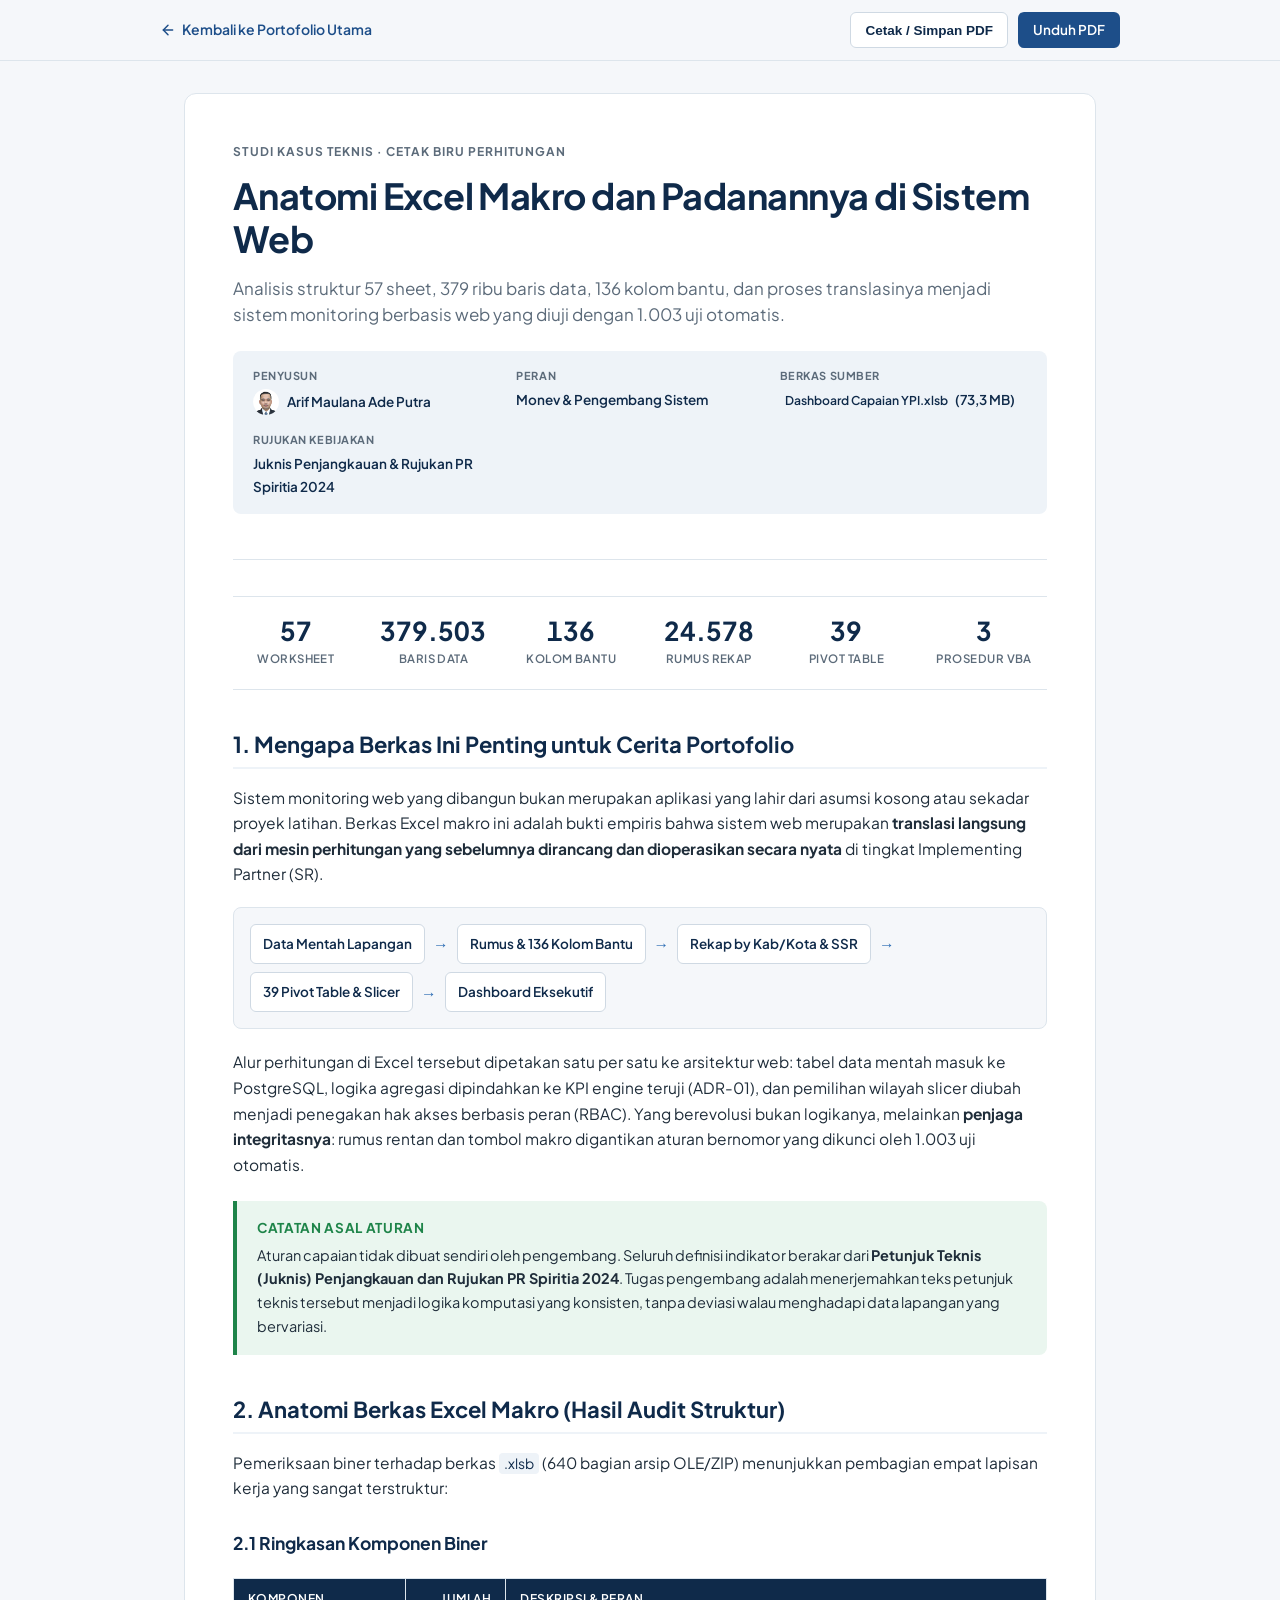
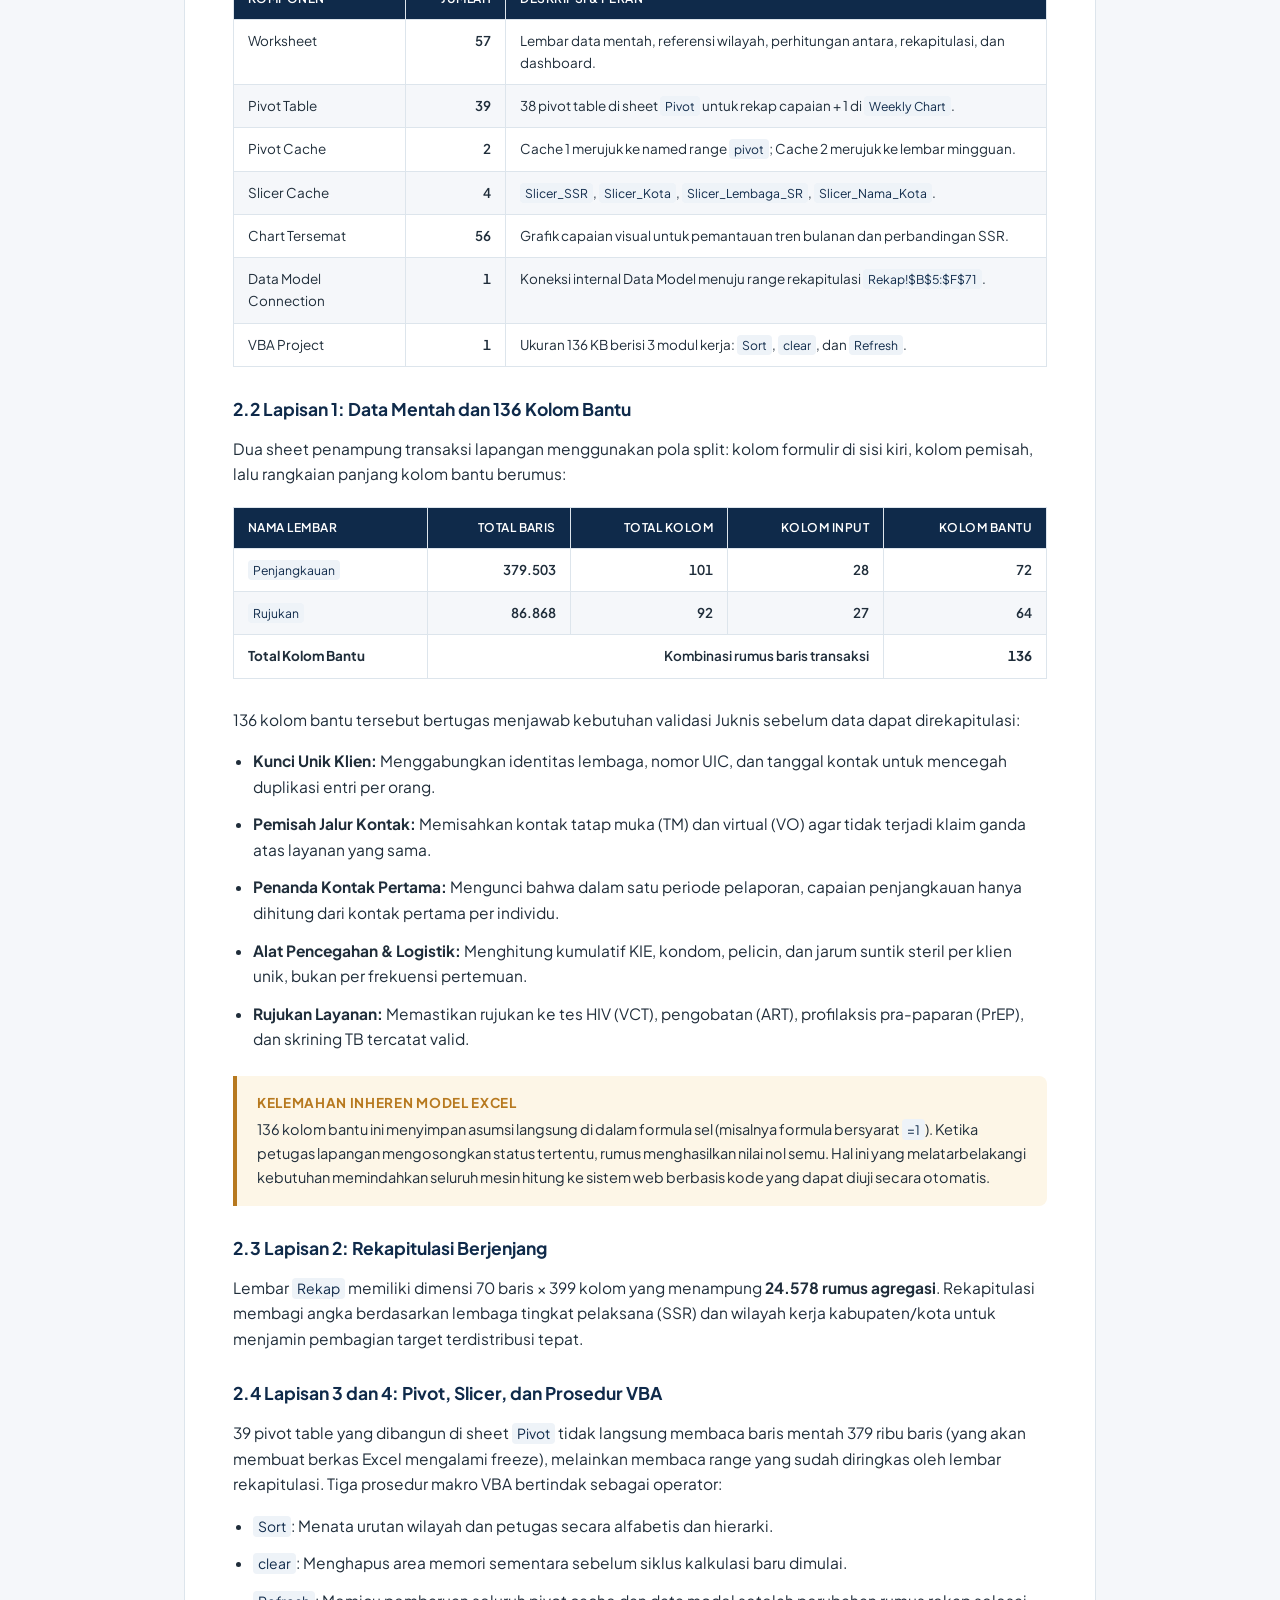
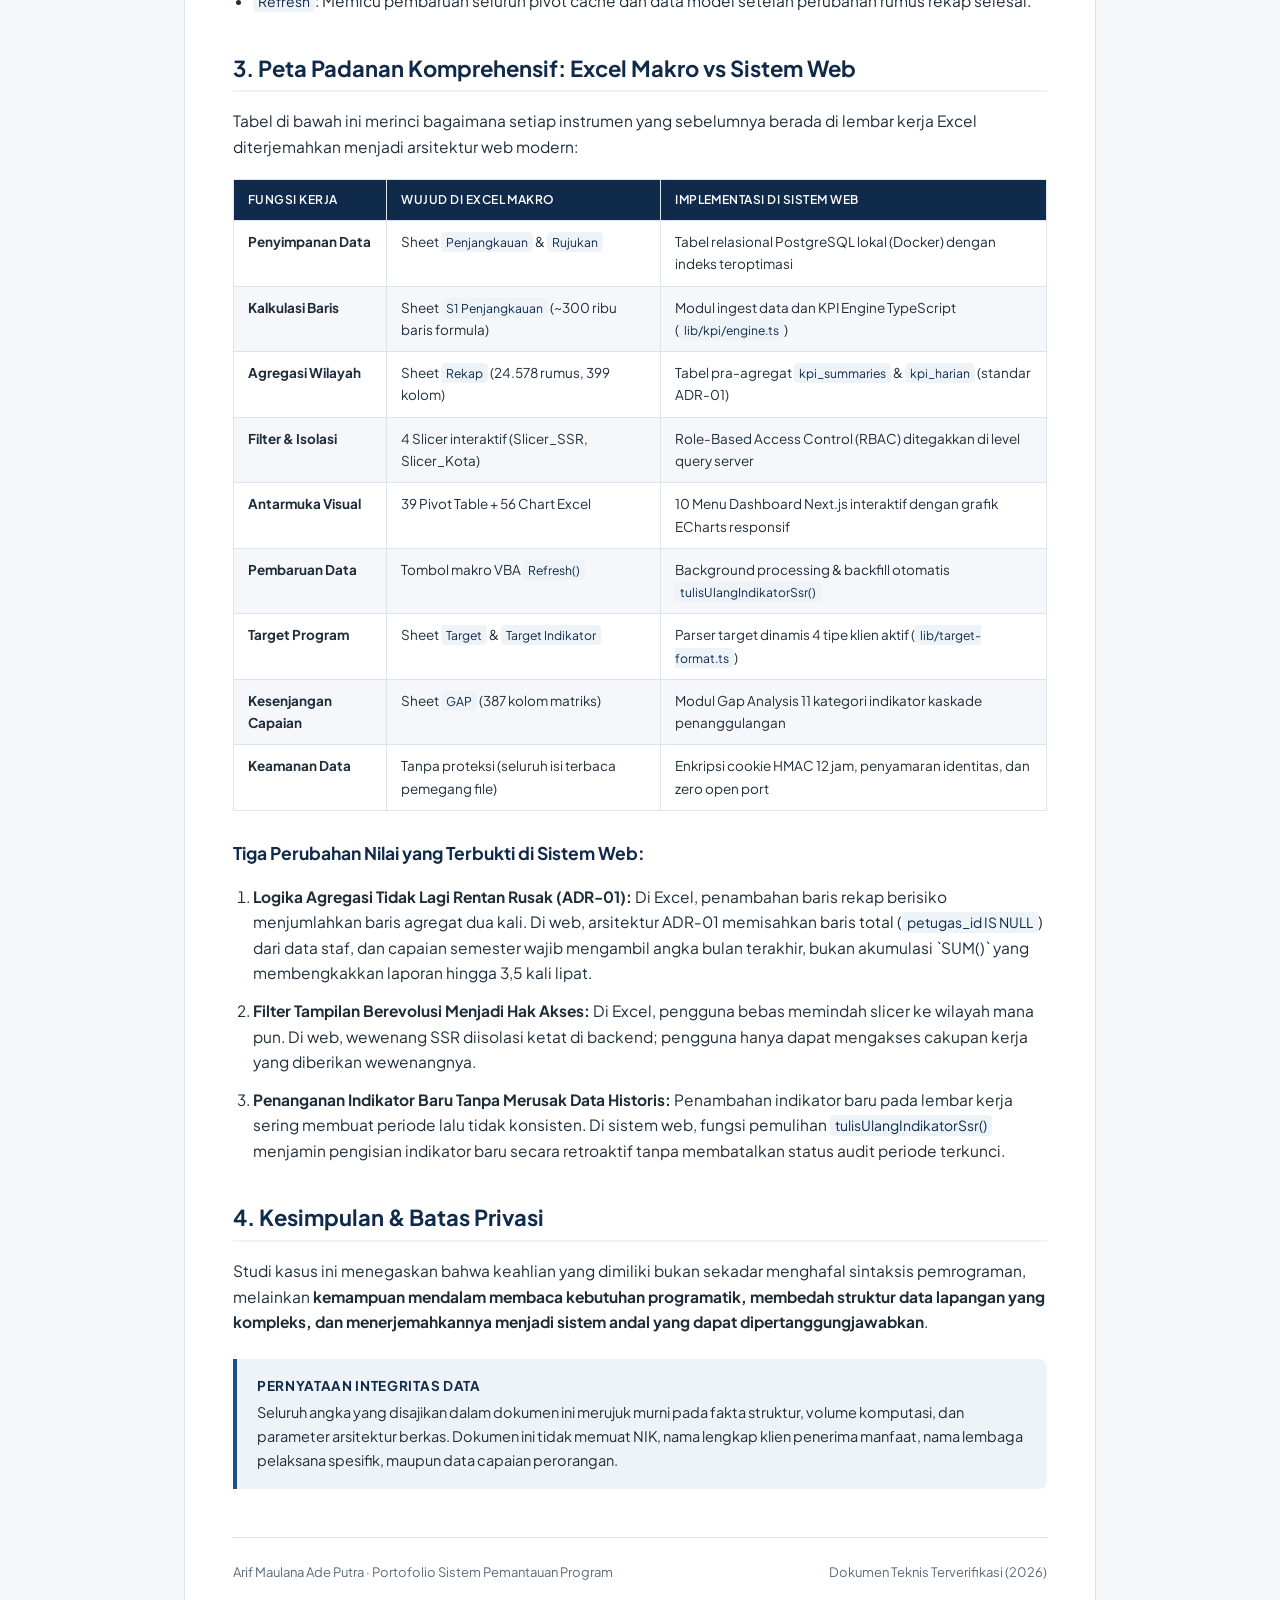
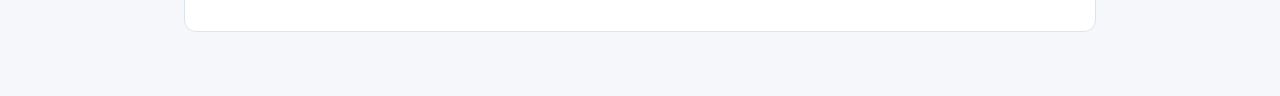
==== dokumen/01-studi-kasus-excel-makro.html @ 3ef38c96 "Rilis awal: Landing page portofolio dan dokumentasi sistem pemantauan program" ====
<!doctype html>
<html lang="id">
<head>
  <meta charset="utf-8">
  <meta name="viewport" content="width=device-width, initial-scale=1">
  <title>Studi Kasus: Anatomi Excel Makro dan Padanannya di Sistem Web | Arif Maulana Ade Putra</title>
  <meta name="author" content="Arif Maulana Ade Putra">
  <meta name="description" content="Studi kasus teknis: Anatomi berkas Excel makro 57 sheet dan proses penerjemahannya menjadi sistem web pemantauan program yang teruji.">
  <style>
    @font-face {
      font-family: "Plus Jakarta Sans";
      src: url("../assets/font/plus-jakarta-sans-latin.woff2") format("woff2");
      font-style: normal;
      font-weight: 400 700;
      font-display: swap;
    }
    @font-face {
      font-family: "Jakarta Sans";
      src: url("../assets/font/plus-jakarta-sans-latin.woff2") format("woff2");
      font-style: normal;
      font-weight: 400 700;
      font-display: swap;
    }

    :root {
      --navy-900: #0f2a4a;
      --navy-700: #1d4e89;
      --navy-600: #2f6fb5;
      --navy-100: #eef3f8;
      --page: #f5f7fa;
      --surface: #ffffff;
      --line: #dde5ec;
      --line-strong: #cfd9e3;
      --ink: #1f2d3a;
      --muted: #5c6b7a;
      --ok: #1e8449;
      --ok-bg: #eaf6ef;
      --warn: #b7791f;
      --warn-bg: #fdf6e7;
    }

    * { box-sizing: border-box; }

    body {
      margin: 0;
      background: var(--page);
      color: var(--ink);
      font-family: "Plus Jakarta Sans", "Jakarta Sans", Arial, sans-serif;
      font-size: 15.5px;
      line-height: 1.65;
      text-rendering: optimizeLegibility;
    }

    .top-bar {
      position: sticky;
      top: 0;
      z-index: 50;
      background: rgb(245 247 250 / 95%);
      backdrop-filter: blur(8px);
      border-bottom: 1px solid var(--line);
      padding: 12px 24px;
    }

    .top-bar-inner {
      max-width: 960px;
      margin: 0 auto;
      display: flex;
      justify-content: space-between;
      align-items: center;
      gap: 16px;
    }

    .kembali-link {
      display: inline-flex;
      align-items: center;
      gap: 6px;
      color: var(--navy-700);
      font-size: 14px;
      font-weight: 600;
      text-decoration: none;
    }

    .kembali-link:hover {
      color: var(--navy-900);
      text-decoration: underline;
    }

    .top-actions {
      display: flex;
      gap: 10px;
      align-items: center;
    }

    .btn-action {
      display: inline-flex;
      align-items: center;
      justify-content: center;
      min-height: 36px;
      padding: 0 14px;
      border: 1px solid var(--line-strong);
      border-radius: 6px;
      background: var(--surface);
      color: var(--navy-900);
      font-size: 13.5px;
      font-weight: 600;
      cursor: pointer;
      text-decoration: none;
      transition: background 150ms ease;
    }

    .btn-action:hover {
      background: var(--navy-100);
      border-color: var(--navy-600);
    }

    .btn-primary {
      background: var(--navy-700);
      color: #fff;
      border-color: transparent;
    }

    .btn-primary:hover {
      background: var(--navy-900);
      color: #fff;
    }

    .doc-container {
      max-width: 960px;
      margin: 32px auto 64px;
      padding: 0 24px;
    }

    .doc-card {
      background: var(--surface);
      border: 1px solid var(--line);
      border-radius: 12px;
      padding: 48px;
    }

    .doc-header {
      border-bottom: 1px solid var(--line);
      padding-bottom: 32px;
      margin-bottom: 36px;
    }

    .doc-kicker {
      color: var(--muted);
      font-size: 12px;
      font-weight: 700;
      letter-spacing: 0.08em;
      text-transform: uppercase;
      margin-bottom: 12px;
    }

    h1 {
      color: var(--navy-900);
      font-size: clamp(28px, 4vw, 36px);
      line-height: 1.2;
      margin: 0 0 16px;
      letter-spacing: -0.015em;
    }

    .doc-sub {
      color: var(--muted);
      font-size: 17px;
      line-height: 1.5;
      margin: 0 0 24px;
      max-width: 48em;
    }

    .meta-grid {
      display: grid;
      grid-template-columns: repeat(auto-fit, minmax(200px, 1fr));
      gap: 16px;
      background: var(--navy-100);
      border-radius: 8px;
      padding: 16px 20px;
      font-size: 13.5px;
    }

    .meta-item dt {
      color: var(--muted);
      font-size: 11px;
      text-transform: uppercase;
      letter-spacing: 0.05em;
      font-weight: 700;
      margin-bottom: 4px;
    }

    .meta-item dd {
      margin: 0;
      color: var(--navy-900);
      font-weight: 600;
    }

    .stats-strip {
      display: grid;
      grid-template-columns: repeat(6, 1fr);
      gap: 12px;
      margin: 32px 0 40px;
      padding-block: 20px;
      border-block: 1px solid var(--line);
    }

    .stat-box {
      text-align: center;
    }

    .stat-box strong {
      display: block;
      color: var(--navy-900);
      font-size: 26px;
      font-weight: 700;
      font-variant-numeric: tabular-nums;
      line-height: 1.1;
      margin-bottom: 4px;
    }

    .stat-box span {
      display: block;
      color: var(--muted);
      font-size: 11.5px;
      text-transform: uppercase;
      letter-spacing: 0.04em;
      font-weight: 600;
    }

    h2 {
      color: var(--navy-900);
      font-size: 22px;
      line-height: 1.3;
      margin: 40px 0 16px;
      padding-bottom: 8px;
      border-bottom: 2px solid var(--navy-100);
    }

    h3 {
      color: var(--navy-900);
      font-size: 17.5px;
      margin: 28px 0 12px;
    }

    p {
      margin: 0 0 14px;
    }

    .callout {
      background: var(--navy-100);
      border-left: 4px solid var(--navy-700);
      padding: 16px 20px;
      border-radius: 0 8px 8px 0;
      margin: 24px 0;
      font-size: 14.5px;
    }

    .callout-title {
      font-weight: 700;
      color: var(--navy-900);
      margin-bottom: 4px;
      font-size: 13.5px;
      text-transform: uppercase;
      letter-spacing: 0.05em;
    }

    .callout p:last-child {
      margin-bottom: 0;
    }

    .callout-warn {
      background: var(--warn-bg);
      border-left-color: var(--warn);
    }

    .callout-warn .callout-title {
      color: var(--warn);
    }

    .callout-ok {
      background: var(--ok-bg);
      border-left-color: var(--ok);
    }

    .callout-ok .callout-title {
      color: var(--ok);
    }

    table {
      width: 100%;
      border-collapse: collapse;
      margin: 20px 0 28px;
      font-size: 13.5px;
    }

    th, td {
      padding: 10px 14px;
      border: 1px solid var(--line);
      text-align: left;
      vertical-align: top;
    }

    th {
      background: var(--navy-900);
      color: #fff;
      font-weight: 600;
      font-size: 12px;
      letter-spacing: 0.04em;
      text-transform: uppercase;
    }

    tr:nth-child(even) td {
      background: var(--page);
    }

    td.num {
      text-align: right;
      font-variant-numeric: tabular-nums;
      font-weight: 600;
    }

    code {
      font-family: "Plus Jakarta Sans", "Jakarta Sans", Arial, sans-serif;
      background: var(--navy-100);
      color: var(--navy-900);
      padding: 2px 5px;
      border-radius: 4px;
      font-size: 0.9em;
    }

    .flow-steps {
      display: flex;
      flex-wrap: wrap;
      gap: 8px;
      align-items: center;
      margin: 20px 0;
      padding: 16px;
      background: var(--page);
      border: 1px solid var(--line);
      border-radius: 8px;
    }

    .flow-item {
      background: var(--surface);
      border: 1px solid var(--line-strong);
      border-radius: 6px;
      padding: 8px 12px;
      font-size: 13.5px;
      font-weight: 600;
      color: var(--navy-900);
    }

    .flow-sep {
      color: var(--navy-600);
      font-weight: 700;
    }

    .points-list {
      margin: 16px 0 24px;
      padding-left: 20px;
    }

    .points-list li {
      margin-bottom: 12px;
    }

    .doc-footer {
      border-top: 1px solid var(--line);
      margin-top: 48px;
      padding-top: 24px;
      display: flex;
      justify-content: space-between;
      align-items: center;
      color: var(--muted);
      font-size: 13px;
    }

    @media (max-width: 768px) {
      .doc-card { padding: 24px 18px; }
      .stats-strip { grid-template-columns: repeat(3, 1fr); gap: 16px; }
      .top-bar { padding: 10px 16px; }
    }

    @media (max-width: 480px) {
      .stats-strip { grid-template-columns: repeat(2, 1fr); }
      table { display: block; overflow-x: auto; }
      .doc-footer { flex-direction: column; gap: 8px; align-items: flex-start; }
    }

    @media print {
      @page {
        size: A4;
        margin: 12mm 14mm;
      }
      body {
        background: #fff;
        color: #000;
        font-size: 9.8pt;
        line-height: 1.45;
      }
      .top-bar { display: none !important; }
      .doc-container { margin: 0; padding: 0; max-width: none; }
      .doc-card { border: none; padding: 0; }
      h1 { font-size: 20pt; }
      h2 { font-size: 13.5pt; margin-top: 18pt; border-bottom: 1.5pt solid var(--navy-700); }
      h3 { font-size: 11pt; }
      .stats-strip { margin: 14pt 0; padding: 10pt 0; }
      .stat-box strong { font-size: 16pt; }
      table { font-size: 8.5pt; margin: 10pt 0; }
      th, td { padding: 5pt 7pt; }
      tr, .callout, .stat-box { break-inside: avoid; }
      a { text-decoration: none; color: inherit; }
    }
  </style>
</head>
<body>

  <header class="top-bar">
    <div class="top-bar-inner">
      <a class="kembali-link" href="../index.html">
        <svg aria-hidden="true" width="16" height="16" viewBox="0 0 24 24" fill="none" stroke="currentColor" stroke-width="2.2" stroke-linecap="round" stroke-linejoin="round">
          <line x1="19" y1="12" x2="5" y2="12"></line>
          <polyline points="12 19 5 12 12 5"></polyline>
        </svg>
        Kembali ke Portofolio Utama
      </a>
      <div class="top-actions">
        <button class="btn-action" onclick="window.print()" type="button">Cetak / Simpan PDF</button>
        <a class="btn-action btn-primary" href="01-studi-kasus-excel-makro.pdf" download>Unduh PDF</a>
      </div>
    </div>
  </header>

  <main class="doc-container">
    <article class="doc-card">
      <header class="doc-header">
        <p class="doc-kicker">Studi Kasus Teknis · Cetak Biru Perhitungan</p>
        <h1>Anatomi Excel Makro dan Padanannya di Sistem Web</h1>
        <p class="doc-sub">Analisis struktur 57 sheet, 379 ribu baris data, 136 kolom bantu, dan proses translasinya menjadi sistem monitoring berbasis web yang diuji dengan 1.003 uji otomatis.</p>
        
        <dl class="meta-grid">
          <div class="meta-item">
            <dt>Penyusun</dt>
            <dd style="display: flex; align-items: center; gap: 8px;">
              <img src="../assets/img/foto-arif-maulana-square.jpg" alt="Foto Arif Maulana Ade Putra" style="width: 26px; height: 26px; border-radius: 50%; object-fit: cover; flex-shrink: 0;" width="26" height="26">
              <span>Arif Maulana Ade Putra</span>
            </dd>
          </div>
          <div class="meta-item">
            <dt>Peran</dt>
            <dd>Monev & Pengembang Sistem</dd>
          </div>
          <div class="meta-item">
            <dt>Berkas Sumber</dt>
            <dd><code>Dashboard Capaian YPI.xlsb</code> (73,3 MB)</dd>
          </div>
          <div class="meta-item">
            <dt>Rujukan Kebijakan</dt>
            <dd>Juknis Penjangkauan & Rujukan PR Spiritia 2024</dd>
          </div>
        </dl>
      </header>

      <div class="stats-strip">
        <div class="stat-box">
          <strong>57</strong>
          <span>Worksheet</span>
        </div>
        <div class="stat-box">
          <strong>379.503</strong>
          <span>Baris Data</span>
        </div>
        <div class="stat-box">
          <strong>136</strong>
          <span>Kolom Bantu</span>
        </div>
        <div class="stat-box">
          <strong>24.578</strong>
          <span>Rumus Rekap</span>
        </div>
        <div class="stat-box">
          <strong>39</strong>
          <span>Pivot Table</span>
        </div>
        <div class="stat-box">
          <strong>3</strong>
          <span>Prosedur VBA</span>
        </div>
      </div>

      <section>
        <h2>1. Mengapa Berkas Ini Penting untuk Cerita Portofolio</h2>
        <p>Sistem monitoring web yang dibangun bukan merupakan aplikasi yang lahir dari asumsi kosong atau sekadar proyek latihan. Berkas Excel makro ini adalah bukti empiris bahwa sistem web merupakan <strong>translasi langsung dari mesin perhitungan yang sebelumnya dirancang dan dioperasikan secara nyata</strong> di tingkat Implementing Partner (SR).</p>
        
        <div class="flow-steps">
          <div class="flow-item">Data Mentah Lapangan</div>
          <span class="flow-sep">→</span>
          <div class="flow-item">Rumus & 136 Kolom Bantu</div>
          <span class="flow-sep">→</span>
          <div class="flow-item">Rekap by Kab/Kota & SSR</div>
          <span class="flow-sep">→</span>
          <div class="flow-item">39 Pivot Table & Slicer</div>
          <span class="flow-sep">→</span>
          <div class="flow-item">Dashboard Eksekutif</div>
        </div>

        <p>Alur perhitungan di Excel tersebut dipetakan satu per satu ke arsitektur web: tabel data mentah masuk ke PostgreSQL, logika agregasi dipindahkan ke KPI engine teruji (ADR-01), dan pemilihan wilayah slicer diubah menjadi penegakan hak akses berbasis peran (RBAC). Yang berevolusi bukan logikanya, melainkan <strong>penjaga integritasnya</strong>: rumus rentan dan tombol makro digantikan aturan bernomor yang dikunci oleh 1.003 uji otomatis.</p>

        <div class="callout callout-ok">
          <div class="callout-title">Catatan Asal Aturan</div>
          <p>Aturan capaian tidak dibuat sendiri oleh pengembang. Seluruh definisi indikator berakar dari <strong>Petunjuk Teknis (Juknis) Penjangkauan dan Rujukan PR Spiritia 2024</strong>. Tugas pengembang adalah menerjemahkan teks petunjuk teknis tersebut menjadi logika komputasi yang konsisten, tanpa deviasi walau menghadapi data lapangan yang bervariasi.</p>
        </div>
      </section>

      <section>
        <h2>2. Anatomi Berkas Excel Makro (Hasil Audit Struktur)</h2>
        <p>Pemeriksaan biner terhadap berkas <code>.xlsb</code> (640 bagian arsip OLE/ZIP) menunjukkan pembagian empat lapisan kerja yang sangat terstruktur:</p>

        <h3>2.1 Ringkasan Komponen Biner</h3>
        <table>
          <thead>
            <tr>
              <th>Komponen</th>
              <th style="width: 100px; text-align: right;">Jumlah</th>
              <th>Deskripsi & Peran</th>
            </tr>
          </thead>
          <tbody>
            <tr>
              <td>Worksheet</td>
              <td class="num">57</td>
              <td>Lembar data mentah, referensi wilayah, perhitungan antara, rekapitulasi, dan dashboard.</td>
            </tr>
            <tr>
              <td>Pivot Table</td>
              <td class="num">39</td>
              <td>38 pivot table di sheet <code>Pivot</code> untuk rekap capaian + 1 di <code>Weekly Chart</code>.</td>
            </tr>
            <tr>
              <td>Pivot Cache</td>
              <td class="num">2</td>
              <td>Cache 1 merujuk ke named range <code>pivot</code>; Cache 2 merujuk ke lembar mingguan.</td>
            </tr>
            <tr>
              <td>Slicer Cache</td>
              <td class="num">4</td>
              <td><code>Slicer_SSR</code>, <code>Slicer_Kota</code>, <code>Slicer_Lembaga_SR</code>, <code>Slicer_Nama_Kota</code>.</td>
            </tr>
            <tr>
              <td>Chart Tersemat</td>
              <td class="num">56</td>
              <td>Grafik capaian visual untuk pemantauan tren bulanan dan perbandingan SSR.</td>
            </tr>
            <tr>
              <td>Data Model Connection</td>
              <td class="num">1</td>
              <td>Koneksi internal Data Model menuju range rekapitulasi <code>Rekap!$B$5:$F$71</code>.</td>
            </tr>
            <tr>
              <td>VBA Project</td>
              <td class="num">1</td>
              <td>Ukuran 136 KB berisi 3 modul kerja: <code>Sort</code>, <code>clear</code>, dan <code>Refresh</code>.</td>
            </tr>
          </tbody>
        </table>

        <h3>2.2 Lapisan 1: Data Mentah dan 136 Kolom Bantu</h3>
        <p>Dua sheet penampung transaksi lapangan menggunakan pola split: kolom formulir di sisi kiri, kolom pemisah, lalu rangkaian panjang kolom bantu berumus:</p>

        <table>
          <thead>
            <tr>
              <th>Nama Lembar</th>
              <th style="text-align: right;">Total Baris</th>
              <th style="text-align: right;">Total Kolom</th>
              <th style="text-align: right;">Kolom Input</th>
              <th style="text-align: right;">Kolom Bantu</th>
            </tr>
          </thead>
          <tbody>
            <tr>
              <td><code>Penjangkauan</code></td>
              <td class="num">379.503</td>
              <td class="num">101</td>
              <td class="num">28</td>
              <td class="num">72</td>
            </tr>
            <tr>
              <td><code>Rujukan</code></td>
              <td class="num">86.868</td>
              <td class="num">92</td>
              <td class="num">27</td>
              <td class="num">64</td>
            </tr>
            <tr>
              <td><strong>Total Kolom Bantu</strong></td>
              <td class="num" colspan="3">Kombinasi rumus baris transaksi</td>
              <td class="num"><strong>136</strong></td>
            </tr>
          </tbody>
        </table>

        <p>136 kolom bantu tersebut bertugas menjawab kebutuhan validasi Juknis sebelum data dapat direkapitulasi:</p>
        <ul class="points-list">
          <li><strong>Kunci Unik Klien:</strong> Menggabungkan identitas lembaga, nomor UIC, dan tanggal kontak untuk mencegah duplikasi entri per orang.</li>
          <li><strong>Pemisah Jalur Kontak:</strong> Memisahkan kontak tatap muka (TM) dan virtual (VO) agar tidak terjadi klaim ganda atas layanan yang sama.</li>
          <li><strong>Penanda Kontak Pertama:</strong> Mengunci bahwa dalam satu periode pelaporan, capaian penjangkauan hanya dihitung dari kontak pertama per individu.</li>
          <li><strong>Alat Pencegahan & Logistik:</strong> Menghitung kumulatif KIE, kondom, pelicin, dan jarum suntik steril per klien unik, bukan per frekuensi pertemuan.</li>
          <li><strong>Rujukan Layanan:</strong> Memastikan rujukan ke tes HIV (VCT), pengobatan (ART), profilaksis pra-paparan (PrEP), dan skrining TB tercatat valid.</li>
        </ul>

        <div class="callout callout-warn">
          <div class="callout-title">Kelemahan Inheren Model Excel</div>
          <p>136 kolom bantu ini menyimpan asumsi langsung di dalam formula sel (misalnya formula bersyarat <code>=1</code>). Ketika petugas lapangan mengosongkan status tertentu, rumus menghasilkan nilai nol semu. Hal ini yang melatarbelakangi kebutuhan memindahkan seluruh mesin hitung ke sistem web berbasis kode yang dapat diuji secara otomatis.</p>
        </div>

        <h3>2.3 Lapisan 2: Rekapitulasi Berjenjang</h3>
        <p>Lembar <code>Rekap</code> memiliki dimensi 70 baris × 399 kolom yang menampung <strong>24.578 rumus agregasi</strong>. Rekapitulasi membagi angka berdasarkan lembaga tingkat pelaksana (SSR) dan wilayah kerja kabupaten/kota untuk menjamin pembagian target terdistribusi tepat.</p>

        <h3>2.4 Lapisan 3 dan 4: Pivot, Slicer, dan Prosedur VBA</h3>
        <p>39 pivot table yang dibangun di sheet <code>Pivot</code> tidak langsung membaca baris mentah 379 ribu baris (yang akan membuat berkas Excel mengalami freeze), melainkan membaca range yang sudah diringkas oleh lembar rekapitulasi. Tiga prosedur makro VBA bertindak sebagai operator:</p>
        <ul class="points-list">
          <li><code>Sort</code>: Menata urutan wilayah dan petugas secara alfabetis dan hierarki.</li>
          <li><code>clear</code>: Menghapus area memori sementara sebelum siklus kalkulasi baru dimulai.</li>
          <li><code>Refresh</code>: Memicu pembaruan seluruh pivot cache dan data model setelah perubahan rumus rekap selesai.</li>
        </ul>
      </section>

      <section>
        <h2>3. Peta Padanan Komprehensif: Excel Makro vs Sistem Web</h2>
        <p>Tabel di bawah ini merinci bagaimana setiap instrumen yang sebelumnya berada di lembar kerja Excel diterjemahkan menjadi arsitektur web modern:</p>

        <table>
          <thead>
            <tr>
              <th>Fungsi Kerja</th>
              <th>Wujud di Excel Makro</th>
              <th>Implementasi di Sistem Web</th>
            </tr>
          </thead>
          <tbody>
            <tr>
              <td><strong>Penyimpanan Data</strong></td>
              <td>Sheet <code>Penjangkauan</code> & <code>Rujukan</code></td>
              <td>Tabel relasional PostgreSQL lokal (Docker) dengan indeks teroptimasi</td>
            </tr>
            <tr>
              <td><strong>Kalkulasi Baris</strong></td>
              <td>Sheet <code>S1 Penjangkauan</code> (~300 ribu baris formula)</td>
              <td>Modul ingest data dan KPI Engine TypeScript (<code>lib/kpi/engine.ts</code>)</td>
            </tr>
            <tr>
              <td><strong>Agregasi Wilayah</strong></td>
              <td>Sheet <code>Rekap</code> (24.578 rumus, 399 kolom)</td>
              <td>Tabel pra-agregat <code>kpi_summaries</code> & <code>kpi_harian</code> (standar ADR-01)</td>
            </tr>
            <tr>
              <td><strong>Filter & Isolasi</strong></td>
              <td>4 Slicer interaktif (Slicer_SSR, Slicer_Kota)</td>
              <td>Role-Based Access Control (RBAC) ditegakkan di level query server</td>
            </tr>
            <tr>
              <td><strong>Antarmuka Visual</strong></td>
              <td>39 Pivot Table + 56 Chart Excel</td>
              <td>10 Menu Dashboard Next.js interaktif dengan grafik ECharts responsif</td>
            </tr>
            <tr>
              <td><strong>Pembaruan Data</strong></td>
              <td>Tombol makro VBA <code>Refresh()</code></td>
              <td>Background processing & backfill otomatis <code>tulisUlangIndikatorSsr()</code></td>
            </tr>
            <tr>
              <td><strong>Target Program</strong></td>
              <td>Sheet <code>Target</code> & <code>Target Indikator</code></td>
              <td>Parser target dinamis 4 tipe klien aktif (<code>lib/target-format.ts</code>)</td>
            </tr>
            <tr>
              <td><strong>Kesenjangan Capaian</strong></td>
              <td>Sheet <code>GAP</code> (387 kolom matriks)</td>
              <td>Modul Gap Analysis 11 kategori indikator kaskade penanggulangan</td>
            </tr>
            <tr>
              <td><strong>Keamanan Data</strong></td>
              <td>Tanpa proteksi (seluruh isi terbaca pemegang file)</td>
              <td>Enkripsi cookie HMAC 12 jam, penyamaran identitas, dan zero open port</td>
            </tr>
          </tbody>
        </table>

        <h3>Tiga Perubahan Nilai yang Terbukti di Sistem Web:</h3>
        <ol class="points-list">
          <li><strong>Logika Agregasi Tidak Lagi Rentan Rusak (ADR-01):</strong> Di Excel, penambahan baris rekap berisiko menjumlahkan baris agregat dua kali. Di web, arsitektur ADR-01 memisahkan baris total (<code>petugas_id IS NULL</code>) dari data staf, dan capaian semester wajib mengambil angka bulan terakhir, bukan akumulasi `SUM()` yang membengkakkan laporan hingga 3,5 kali lipat.</li>
          <li><strong>Filter Tampilan Berevolusi Menjadi Hak Akses:</strong> Di Excel, pengguna bebas memindah slicer ke wilayah mana pun. Di web, wewenang SSR diisolasi ketat di backend; pengguna hanya dapat mengakses cakupan kerja yang diberikan wewenangnya.</li>
          <li><strong>Penanganan Indikator Baru Tanpa Merusak Data Historis:</strong> Penambahan indikator baru pada lembar kerja sering membuat periode lalu tidak konsisten. Di sistem web, fungsi pemulihan <code>tulisUlangIndikatorSsr()</code> menjamin pengisian indikator baru secara retroaktif tanpa membatalkan status audit periode terkunci.</li>
        </ol>
      </section>

      <section>
        <h2>4. Kesimpulan & Batas Privasi</h2>
        <p>Studi kasus ini menegaskan bahwa keahlian yang dimiliki bukan sekadar menghafal sintaksis pemrograman, melainkan <strong>kemampuan mendalam membaca kebutuhan programatik, membedah struktur data lapangan yang kompleks, dan menerjemahkannya menjadi sistem andal yang dapat dipertanggungjawabkan</strong>.</p>
        
        <div class="callout">
          <div class="callout-title">Pernyataan Integritas Data</div>
          <p>Seluruh angka yang disajikan dalam dokumen ini merujuk murni pada fakta struktur, volume komputasi, dan parameter arsitektur berkas. Dokumen ini tidak memuat NIK, nama lengkap klien penerima manfaat, nama lembaga pelaksana spesifik, maupun data capaian perorangan.</p>
        </div>
      </section>

      <footer class="doc-footer">
        <div>Arif Maulana Ade Putra · Portofolio Sistem Pemantauan Program</div>
        <div>Dokumen Teknis Terverifikasi (2026)</div>
      </footer>
    </article>
  </main>

</body>
</html>
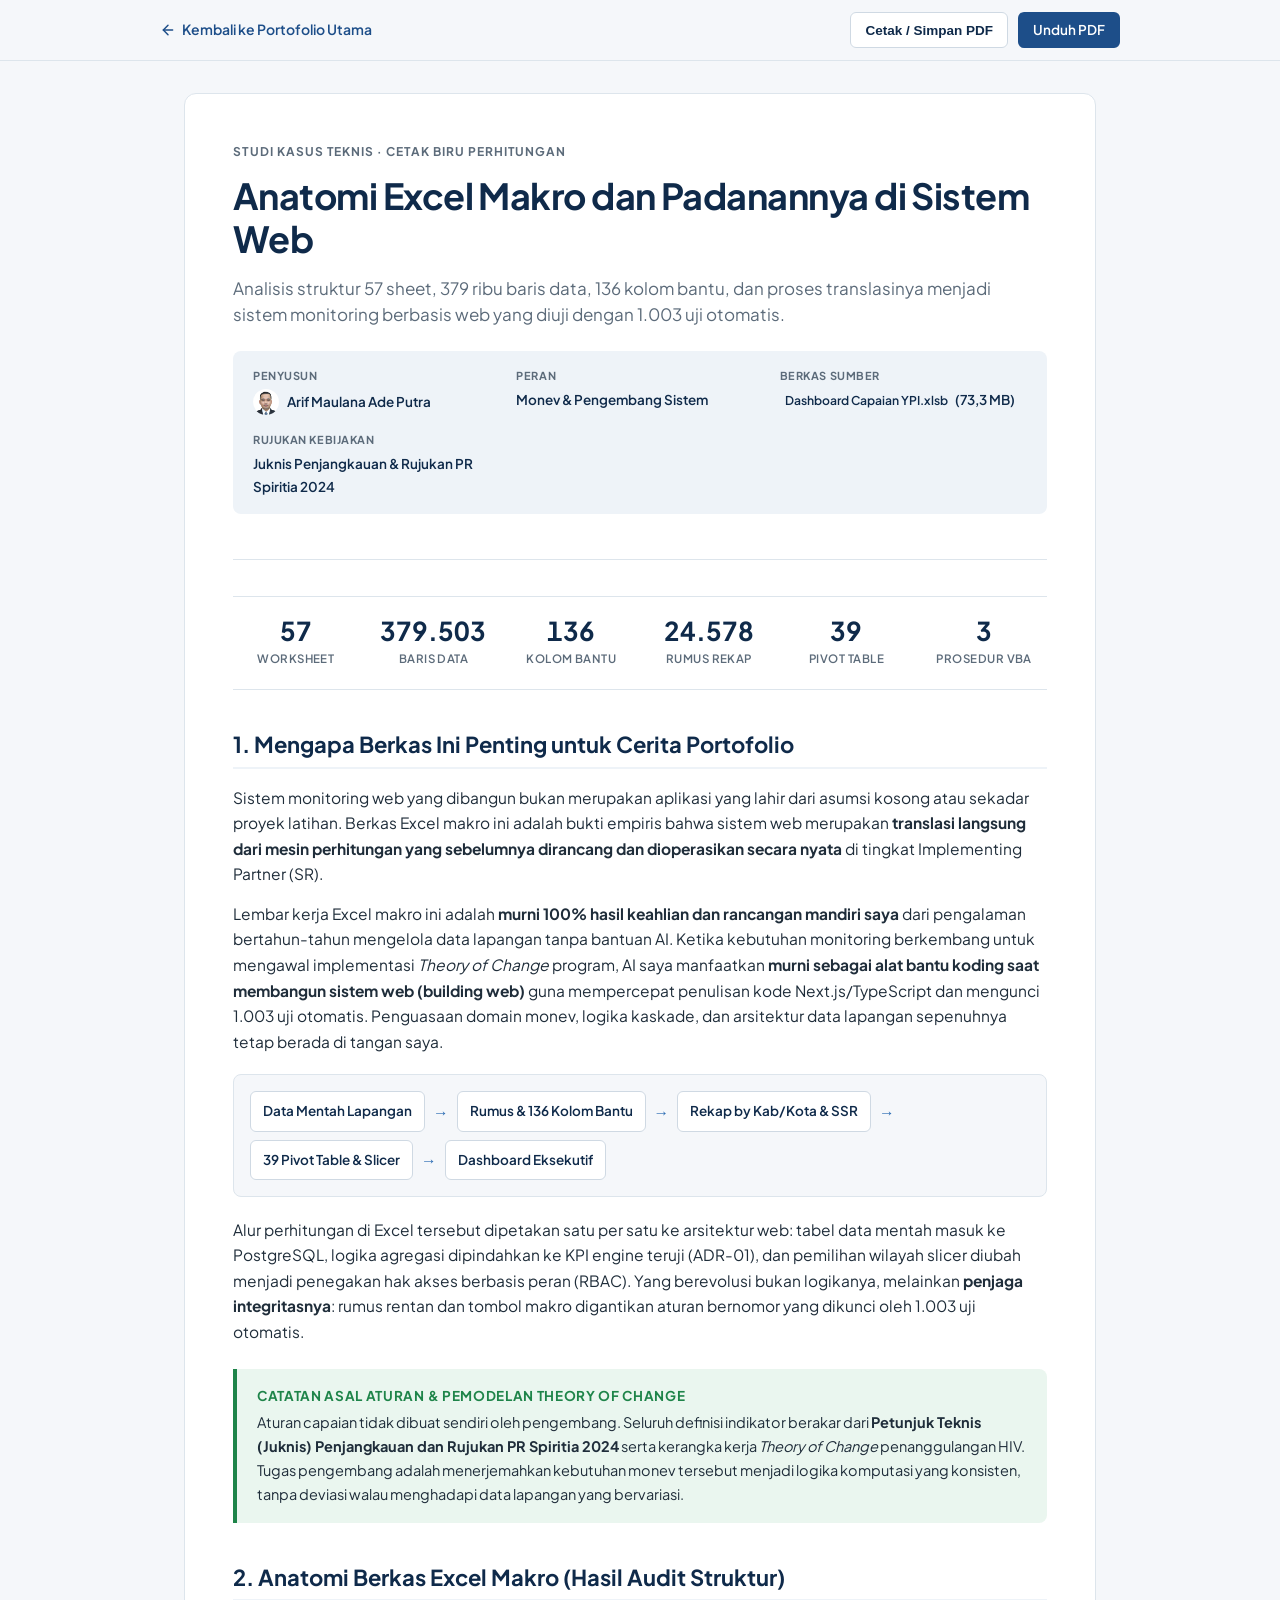
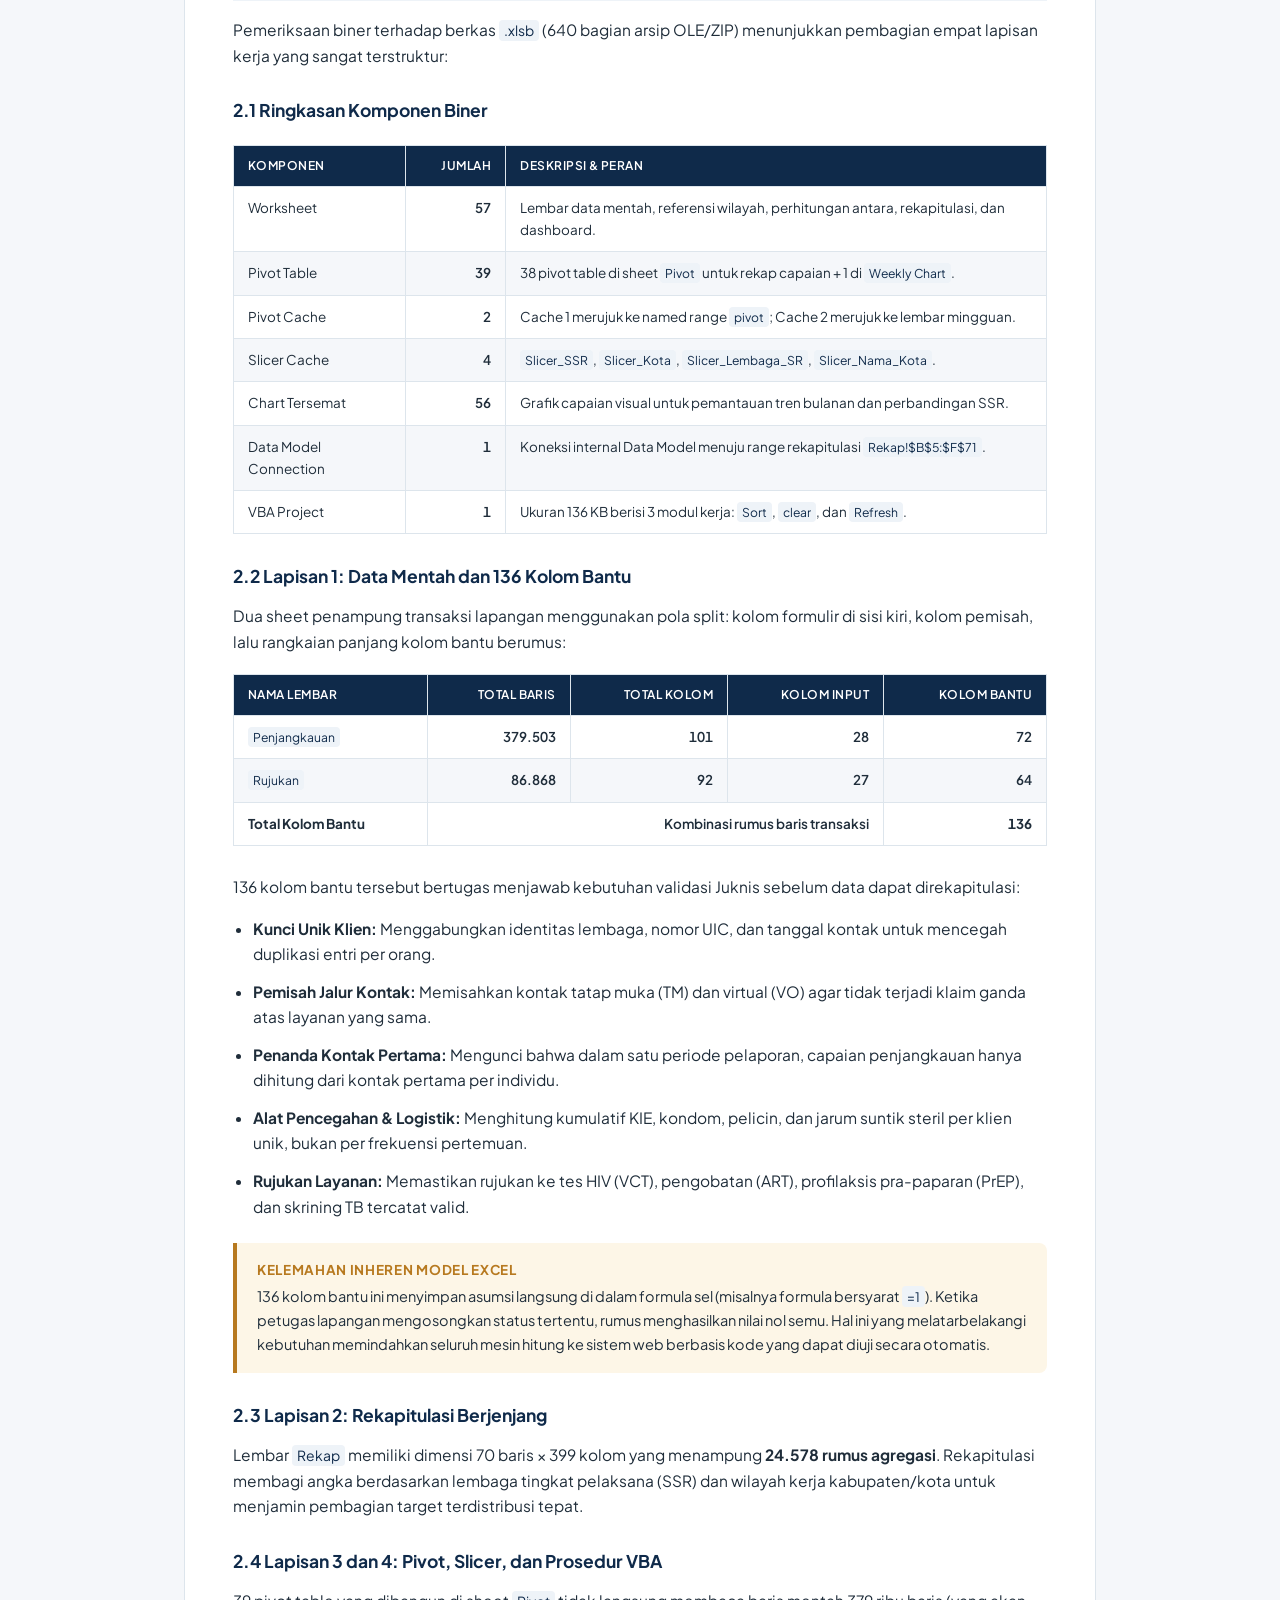
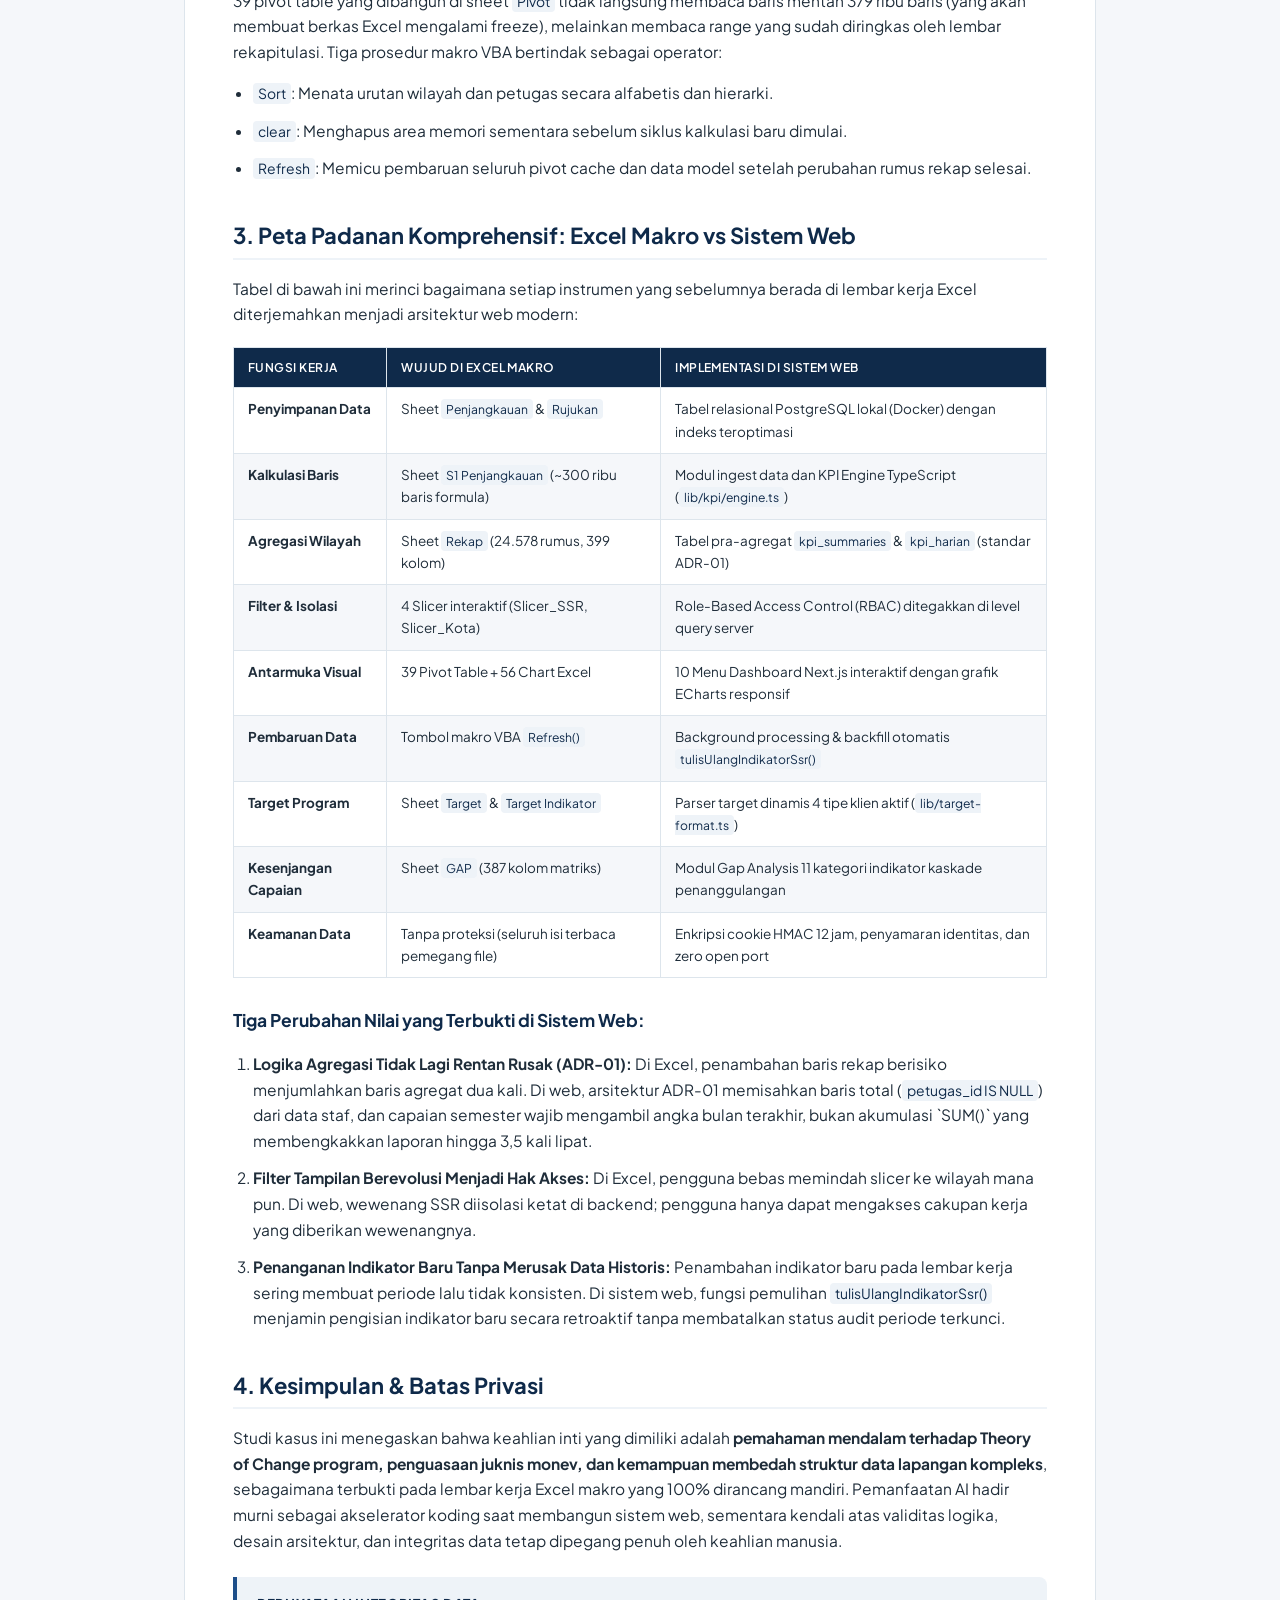
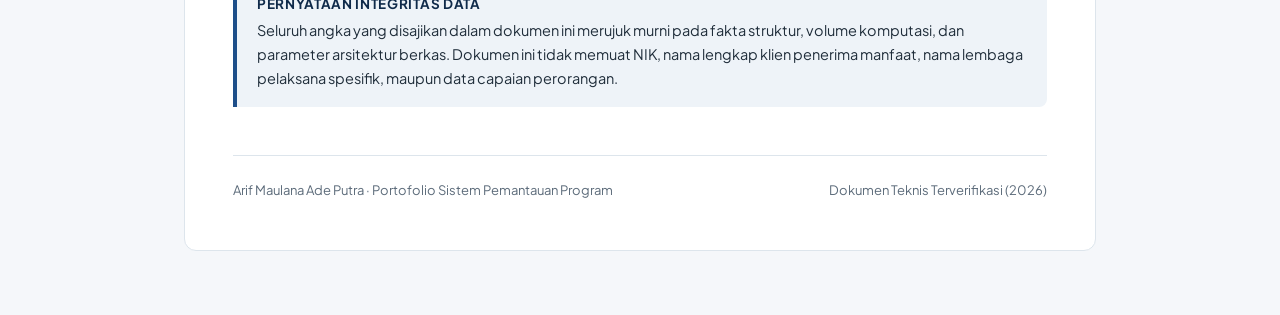
==== commit 56713a24: "docs: Selaraskan narasi Theory of Change, keahlian murni Excel, dan peran AI sebagai alat bantu kodi" ====
--- a/dokumen/01-studi-kasus-excel-makro.html
+++ b/dokumen/01-studi-kasus-excel-makro.html
@@ -490,6 +490,8 @@
         <h2>1. Mengapa Berkas Ini Penting untuk Cerita Portofolio</h2>
         <p>Sistem monitoring web yang dibangun bukan merupakan aplikasi yang lahir dari asumsi kosong atau sekadar proyek latihan. Berkas Excel makro ini adalah bukti empiris bahwa sistem web merupakan <strong>translasi langsung dari mesin perhitungan yang sebelumnya dirancang dan dioperasikan secara nyata</strong> di tingkat Implementing Partner (SR).</p>
         
+        <p>Lembar kerja Excel makro ini adalah <strong>murni 100% hasil keahlian dan rancangan mandiri saya</strong> dari pengalaman bertahun-tahun mengelola data lapangan tanpa bantuan AI. Ketika kebutuhan monitoring berkembang untuk mengawal implementasi <em>Theory of Change</em> program, AI saya manfaatkan <strong>murni sebagai alat bantu koding saat membangun sistem web (building web)</strong> guna mempercepat penulisan kode Next.js/TypeScript dan mengunci 1.003 uji otomatis. Penguasaan domain monev, logika kaskade, dan arsitektur data lapangan sepenuhnya tetap berada di tangan saya.</p>
+
         <div class="flow-steps">
           <div class="flow-item">Data Mentah Lapangan</div>
           <span class="flow-sep">→</span>
@@ -505,8 +507,8 @@
         <p>Alur perhitungan di Excel tersebut dipetakan satu per satu ke arsitektur web: tabel data mentah masuk ke PostgreSQL, logika agregasi dipindahkan ke KPI engine teruji (ADR-01), dan pemilihan wilayah slicer diubah menjadi penegakan hak akses berbasis peran (RBAC). Yang berevolusi bukan logikanya, melainkan <strong>penjaga integritasnya</strong>: rumus rentan dan tombol makro digantikan aturan bernomor yang dikunci oleh 1.003 uji otomatis.</p>
 
         <div class="callout callout-ok">
-          <div class="callout-title">Catatan Asal Aturan</div>
-          <p>Aturan capaian tidak dibuat sendiri oleh pengembang. Seluruh definisi indikator berakar dari <strong>Petunjuk Teknis (Juknis) Penjangkauan dan Rujukan PR Spiritia 2024</strong>. Tugas pengembang adalah menerjemahkan teks petunjuk teknis tersebut menjadi logika komputasi yang konsisten, tanpa deviasi walau menghadapi data lapangan yang bervariasi.</p>
+          <div class="callout-title">Catatan Asal Aturan & Pemodelan Theory of Change</div>
+          <p>Aturan capaian tidak dibuat sendiri oleh pengembang. Seluruh definisi indikator berakar dari <strong>Petunjuk Teknis (Juknis) Penjangkauan dan Rujukan PR Spiritia 2024</strong> serta kerangka kerja <em>Theory of Change</em> penanggulangan HIV. Tugas pengembang adalah menerjemahkan kebutuhan monev tersebut menjadi logika komputasi yang konsisten, tanpa deviasi walau menghadapi data lapangan yang bervariasi.</p>
         </div>
       </section>
 
@@ -695,7 +697,7 @@
 
       <section>
         <h2>4. Kesimpulan & Batas Privasi</h2>
-        <p>Studi kasus ini menegaskan bahwa keahlian yang dimiliki bukan sekadar menghafal sintaksis pemrograman, melainkan <strong>kemampuan mendalam membaca kebutuhan programatik, membedah struktur data lapangan yang kompleks, dan menerjemahkannya menjadi sistem andal yang dapat dipertanggungjawabkan</strong>.</p>
+        <p>Studi kasus ini menegaskan bahwa keahlian inti yang dimiliki adalah <strong>pemahaman mendalam terhadap Theory of Change program, penguasaan juknis monev, dan kemampuan membedah struktur data lapangan kompleks</strong>, sebagaimana terbukti pada lembar kerja Excel makro yang 100% dirancang mandiri. Pemanfaatan AI hadir murni sebagai akselerator koding saat membangun sistem web, sementara kendali atas validitas logika, desain arsitektur, dan integritas data tetap dipegang penuh oleh keahlian manusia.</p>
         
         <div class="callout">
           <div class="callout-title">Pernyataan Integritas Data</div>
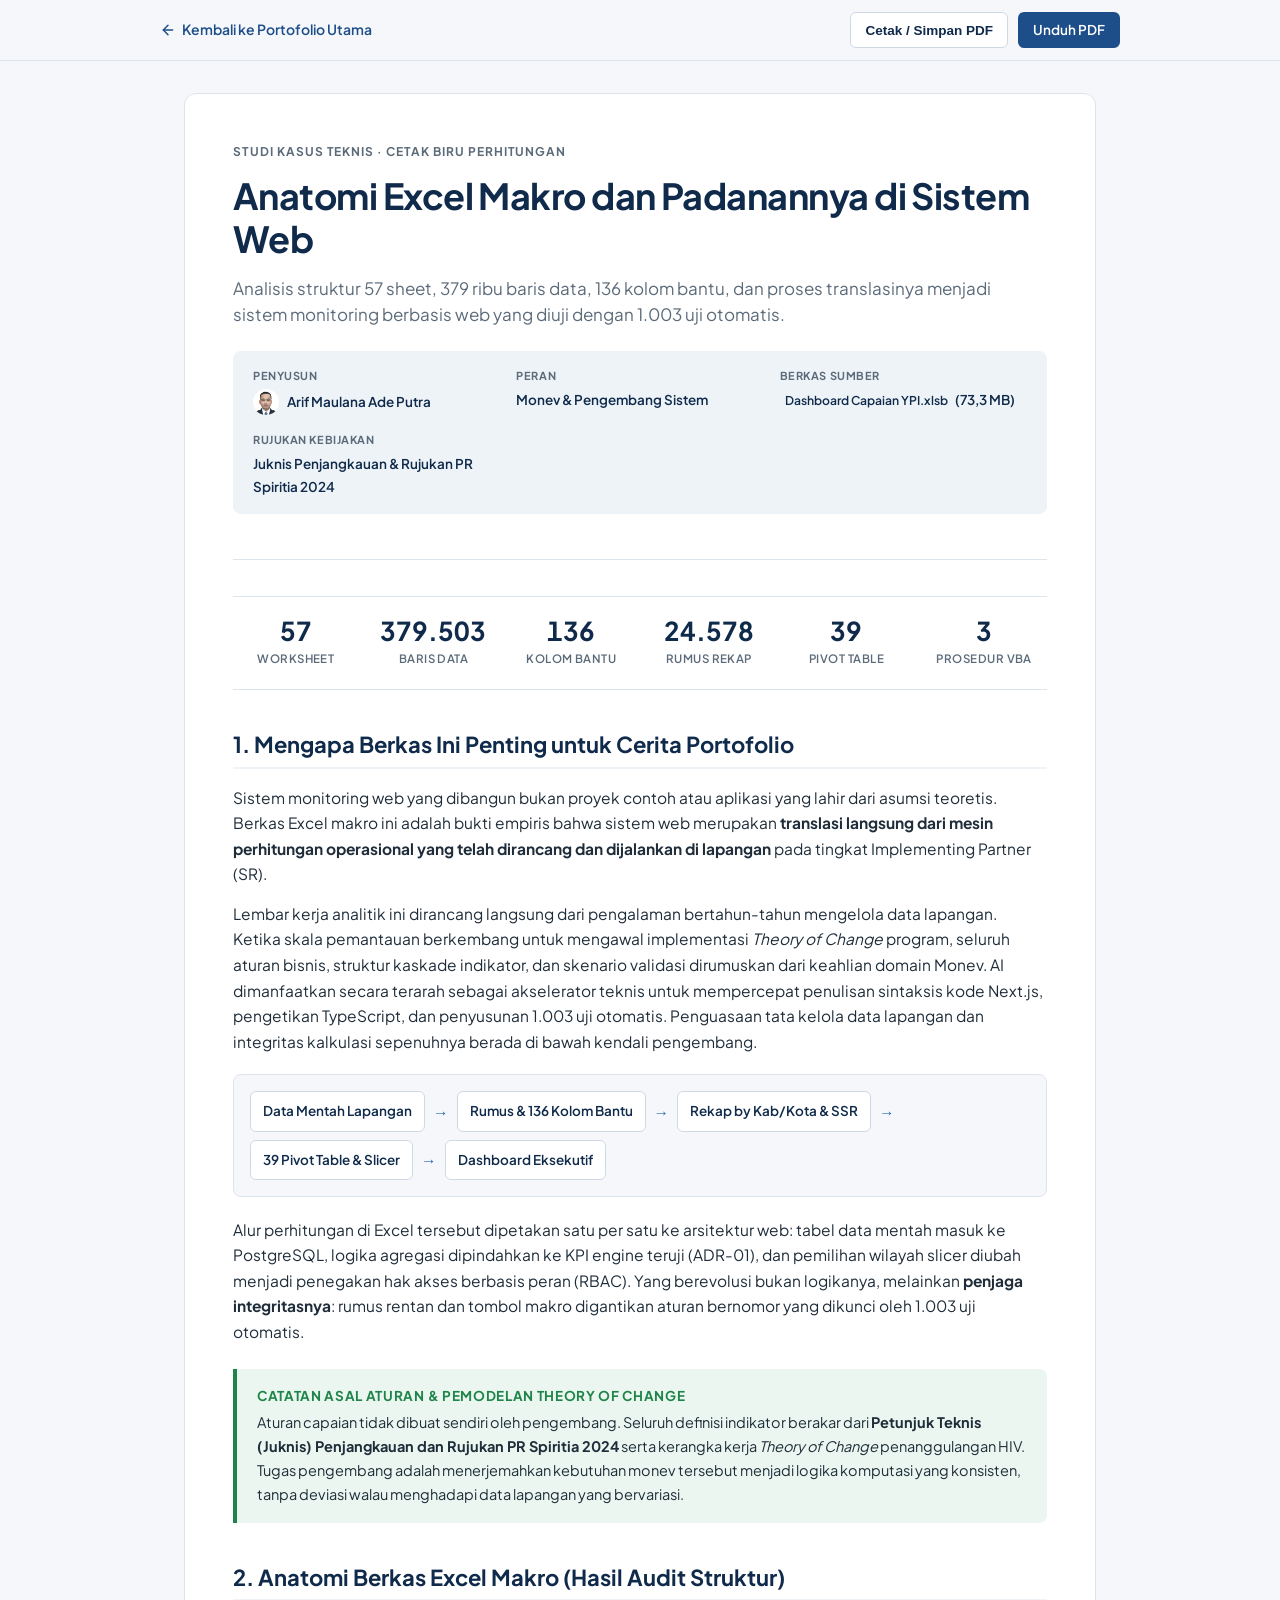
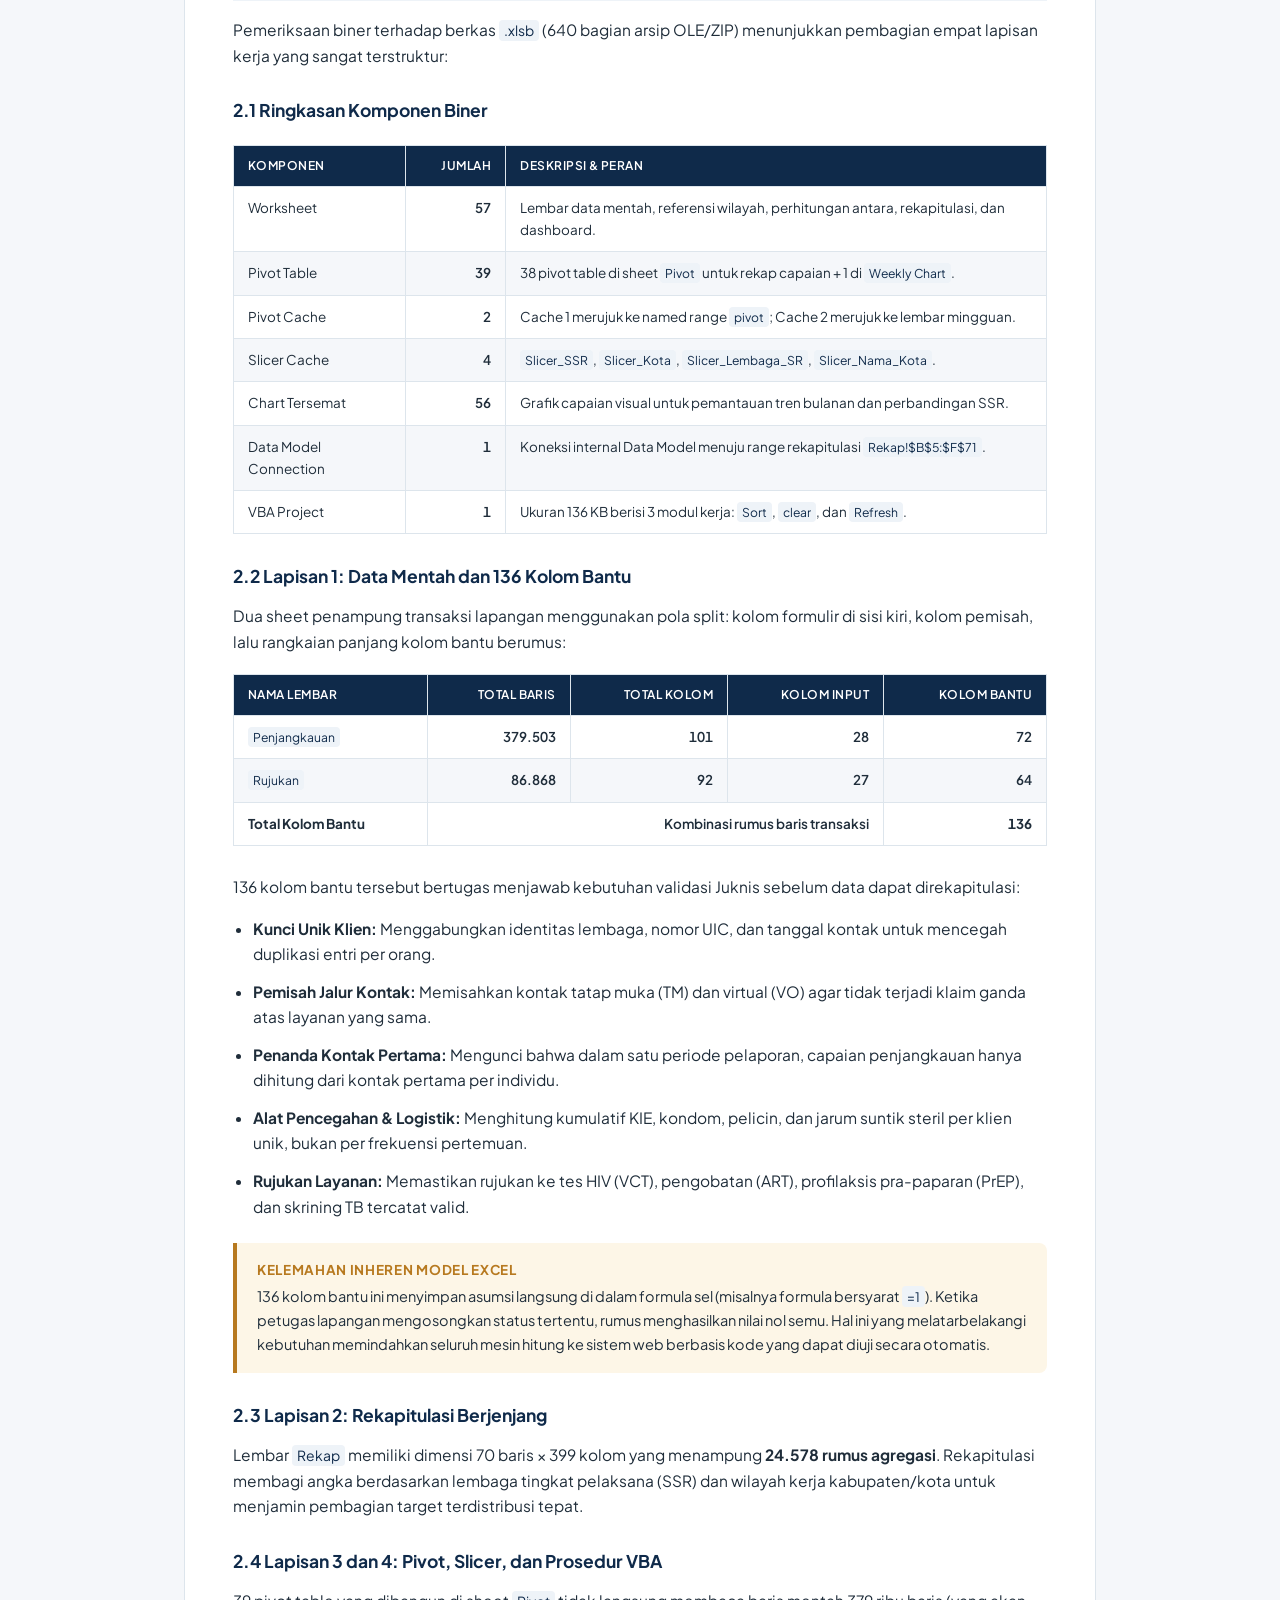
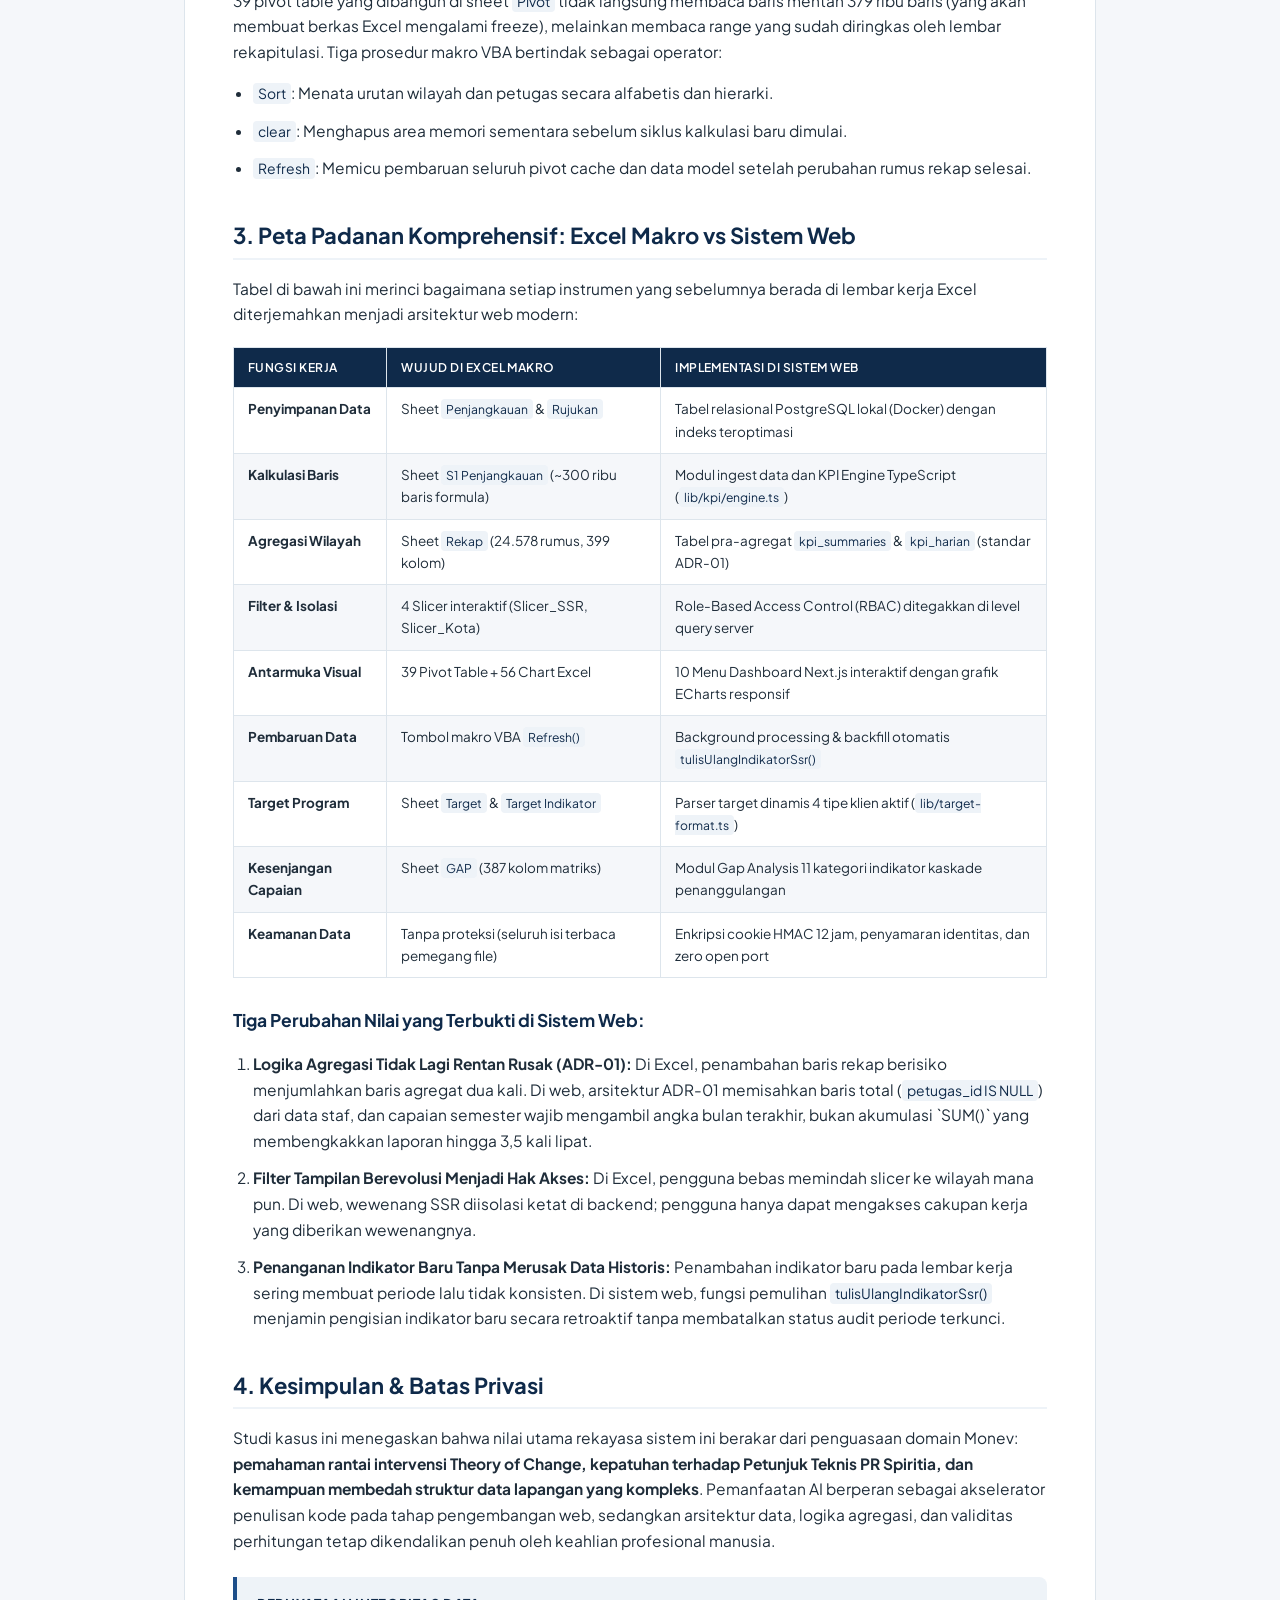
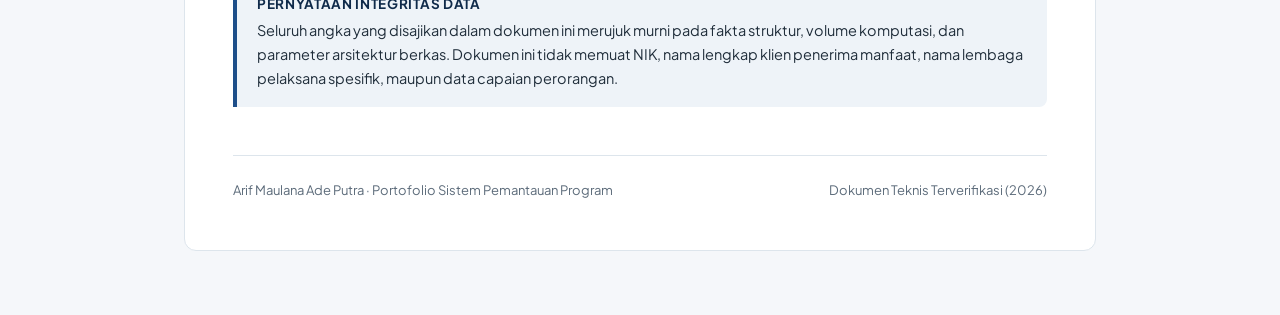
==== commit 193a8620: "docs: Terapkan antislop-copywriting profesional pada landing page dan dokumen portofolio" ====
--- a/dokumen/01-studi-kasus-excel-makro.html
+++ b/dokumen/01-studi-kasus-excel-makro.html
@@ -488,9 +488,9 @@
 
       <section>
         <h2>1. Mengapa Berkas Ini Penting untuk Cerita Portofolio</h2>
-        <p>Sistem monitoring web yang dibangun bukan merupakan aplikasi yang lahir dari asumsi kosong atau sekadar proyek latihan. Berkas Excel makro ini adalah bukti empiris bahwa sistem web merupakan <strong>translasi langsung dari mesin perhitungan yang sebelumnya dirancang dan dioperasikan secara nyata</strong> di tingkat Implementing Partner (SR).</p>
+        <p>Sistem monitoring web yang dibangun bukan proyek contoh atau aplikasi yang lahir dari asumsi teoretis. Berkas Excel makro ini adalah bukti empiris bahwa sistem web merupakan <strong>translasi langsung dari mesin perhitungan operasional yang telah dirancang dan dijalankan di lapangan</strong> pada tingkat Implementing Partner (SR).</p>
         
-        <p>Lembar kerja Excel makro ini adalah <strong>murni 100% hasil keahlian dan rancangan mandiri saya</strong> dari pengalaman bertahun-tahun mengelola data lapangan tanpa bantuan AI. Ketika kebutuhan monitoring berkembang untuk mengawal implementasi <em>Theory of Change</em> program, AI saya manfaatkan <strong>murni sebagai alat bantu koding saat membangun sistem web (building web)</strong> guna mempercepat penulisan kode Next.js/TypeScript dan mengunci 1.003 uji otomatis. Penguasaan domain monev, logika kaskade, dan arsitektur data lapangan sepenuhnya tetap berada di tangan saya.</p>
+        <p>Lembar kerja analitik ini dirancang langsung dari pengalaman bertahun-tahun mengelola data lapangan. Ketika skala pemantauan berkembang untuk mengawal implementasi <em>Theory of Change</em> program, seluruh aturan bisnis, struktur kaskade indikator, dan skenario validasi dirumuskan dari keahlian domain Monev. AI dimanfaatkan secara terarah sebagai akselerator teknis untuk mempercepat penulisan sintaksis kode Next.js, pengetikan TypeScript, dan penyusunan 1.003 uji otomatis. Penguasaan tata kelola data lapangan dan integritas kalkulasi sepenuhnya berada di bawah kendali pengembang.</p>
 
         <div class="flow-steps">
           <div class="flow-item">Data Mentah Lapangan</div>
@@ -697,7 +697,7 @@
 
       <section>
         <h2>4. Kesimpulan & Batas Privasi</h2>
-        <p>Studi kasus ini menegaskan bahwa keahlian inti yang dimiliki adalah <strong>pemahaman mendalam terhadap Theory of Change program, penguasaan juknis monev, dan kemampuan membedah struktur data lapangan kompleks</strong>, sebagaimana terbukti pada lembar kerja Excel makro yang 100% dirancang mandiri. Pemanfaatan AI hadir murni sebagai akselerator koding saat membangun sistem web, sementara kendali atas validitas logika, desain arsitektur, dan integritas data tetap dipegang penuh oleh keahlian manusia.</p>
+        <p>Studi kasus ini menegaskan bahwa nilai utama rekayasa sistem ini berakar dari penguasaan domain Monev: <strong>pemahaman rantai intervensi Theory of Change, kepatuhan terhadap Petunjuk Teknis PR Spiritia, dan kemampuan membedah struktur data lapangan yang kompleks</strong>. Pemanfaatan AI berperan sebagai akselerator penulisan kode pada tahap pengembangan web, sedangkan arsitektur data, logika agregasi, dan validitas perhitungan tetap dikendalikan penuh oleh keahlian profesional manusia.</p>
         
         <div class="callout">
           <div class="callout-title">Pernyataan Integritas Data</div>
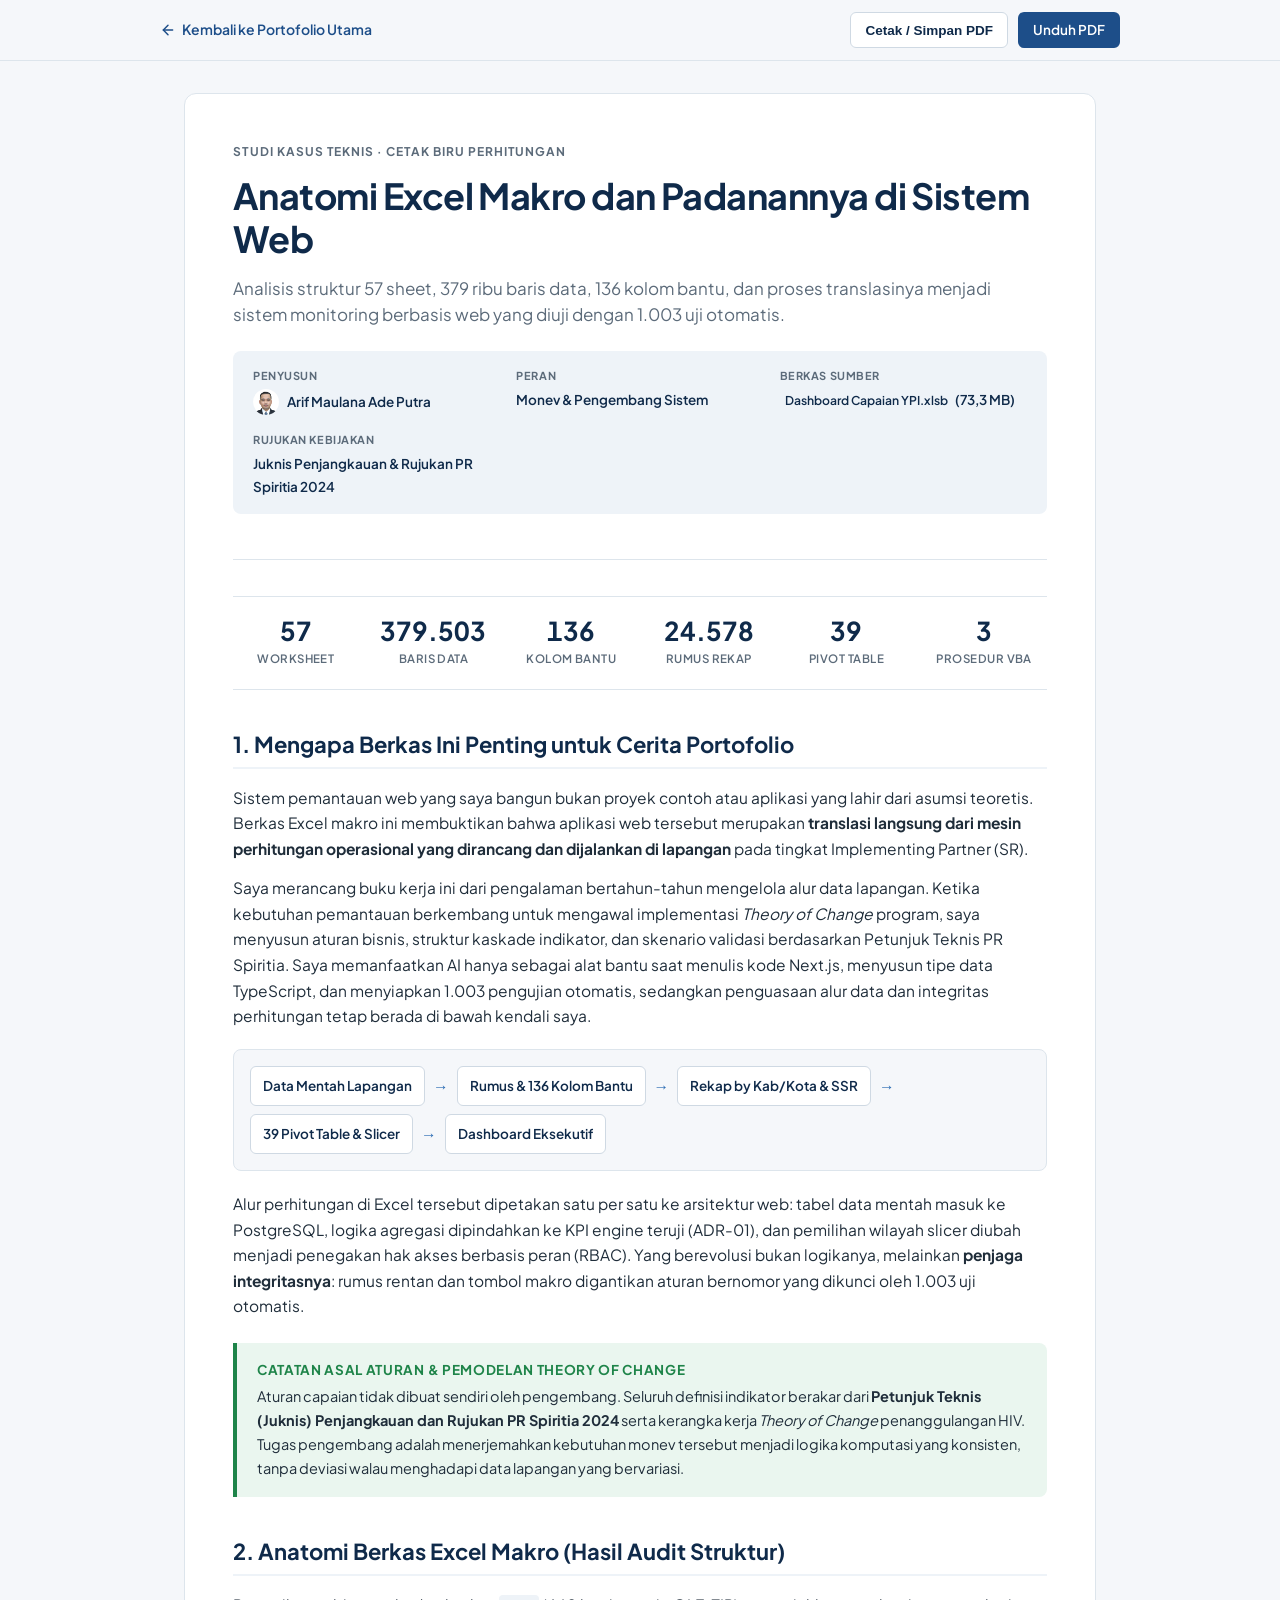
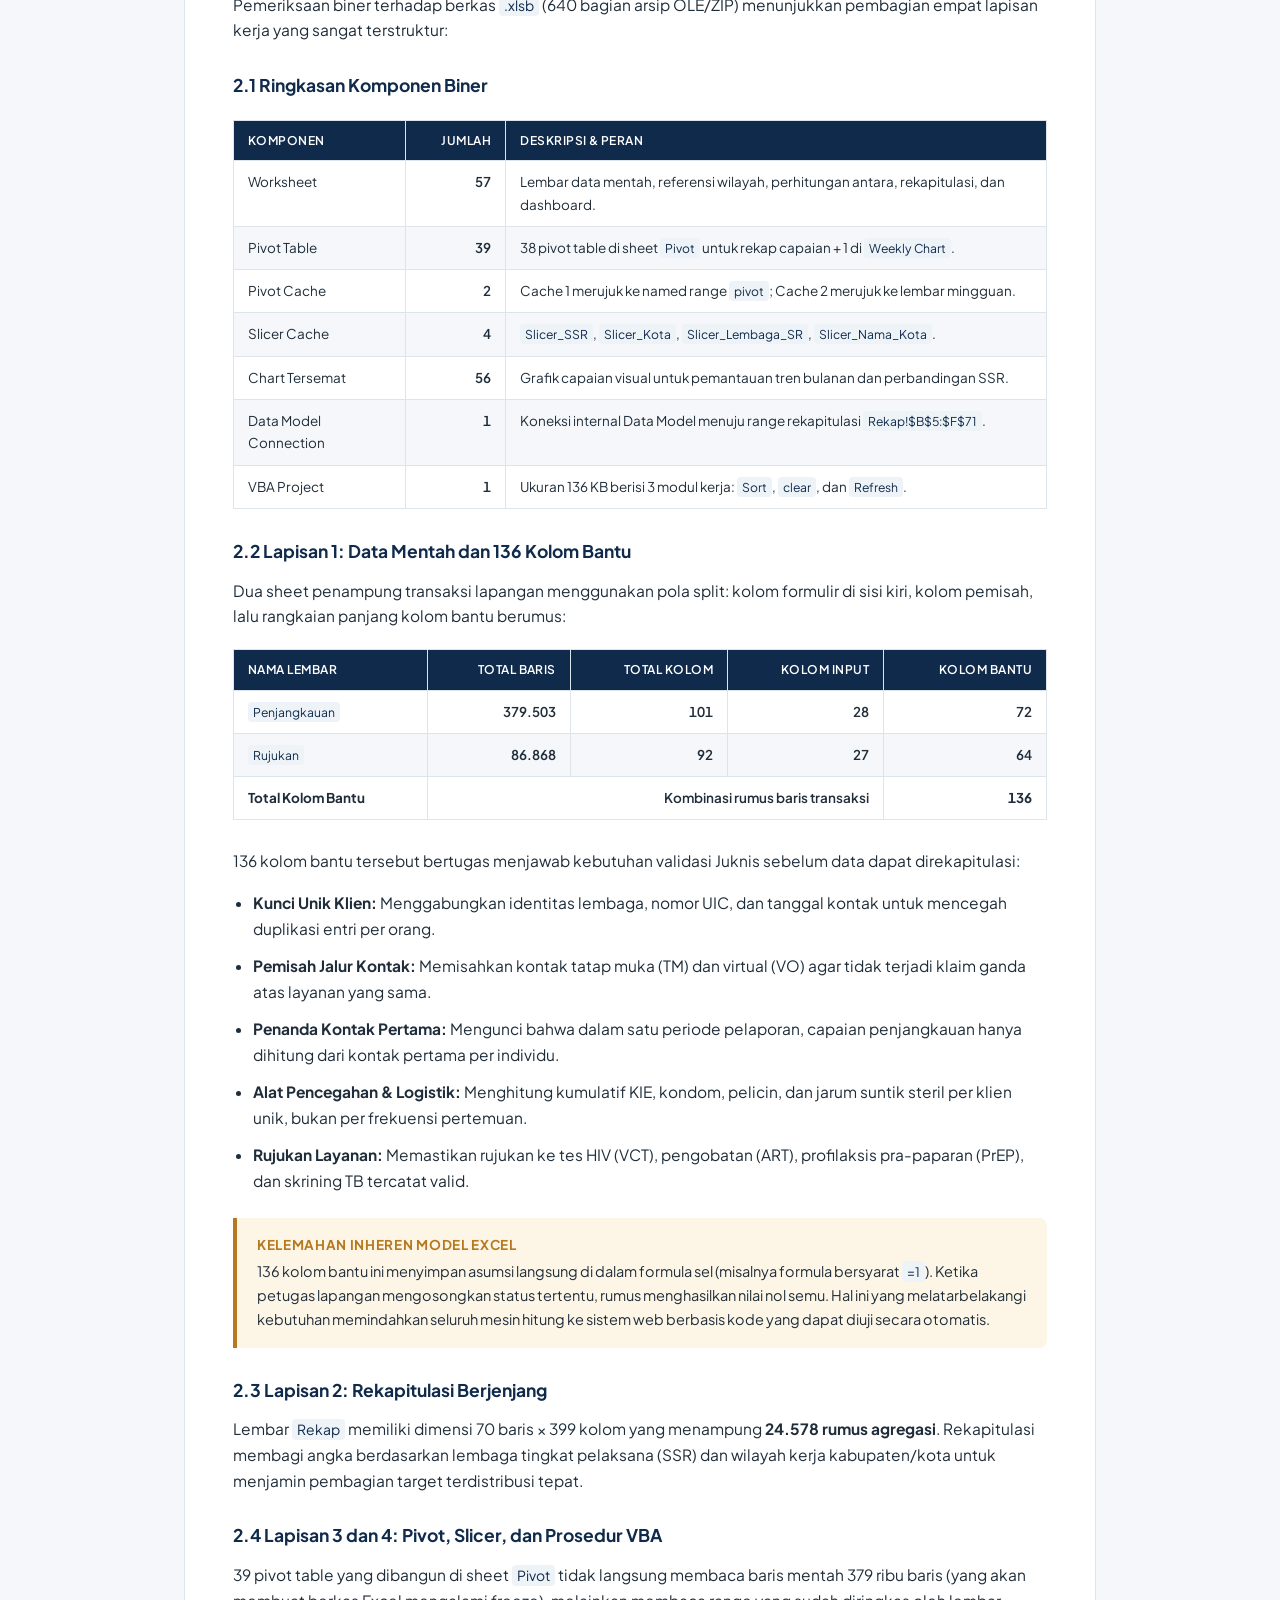
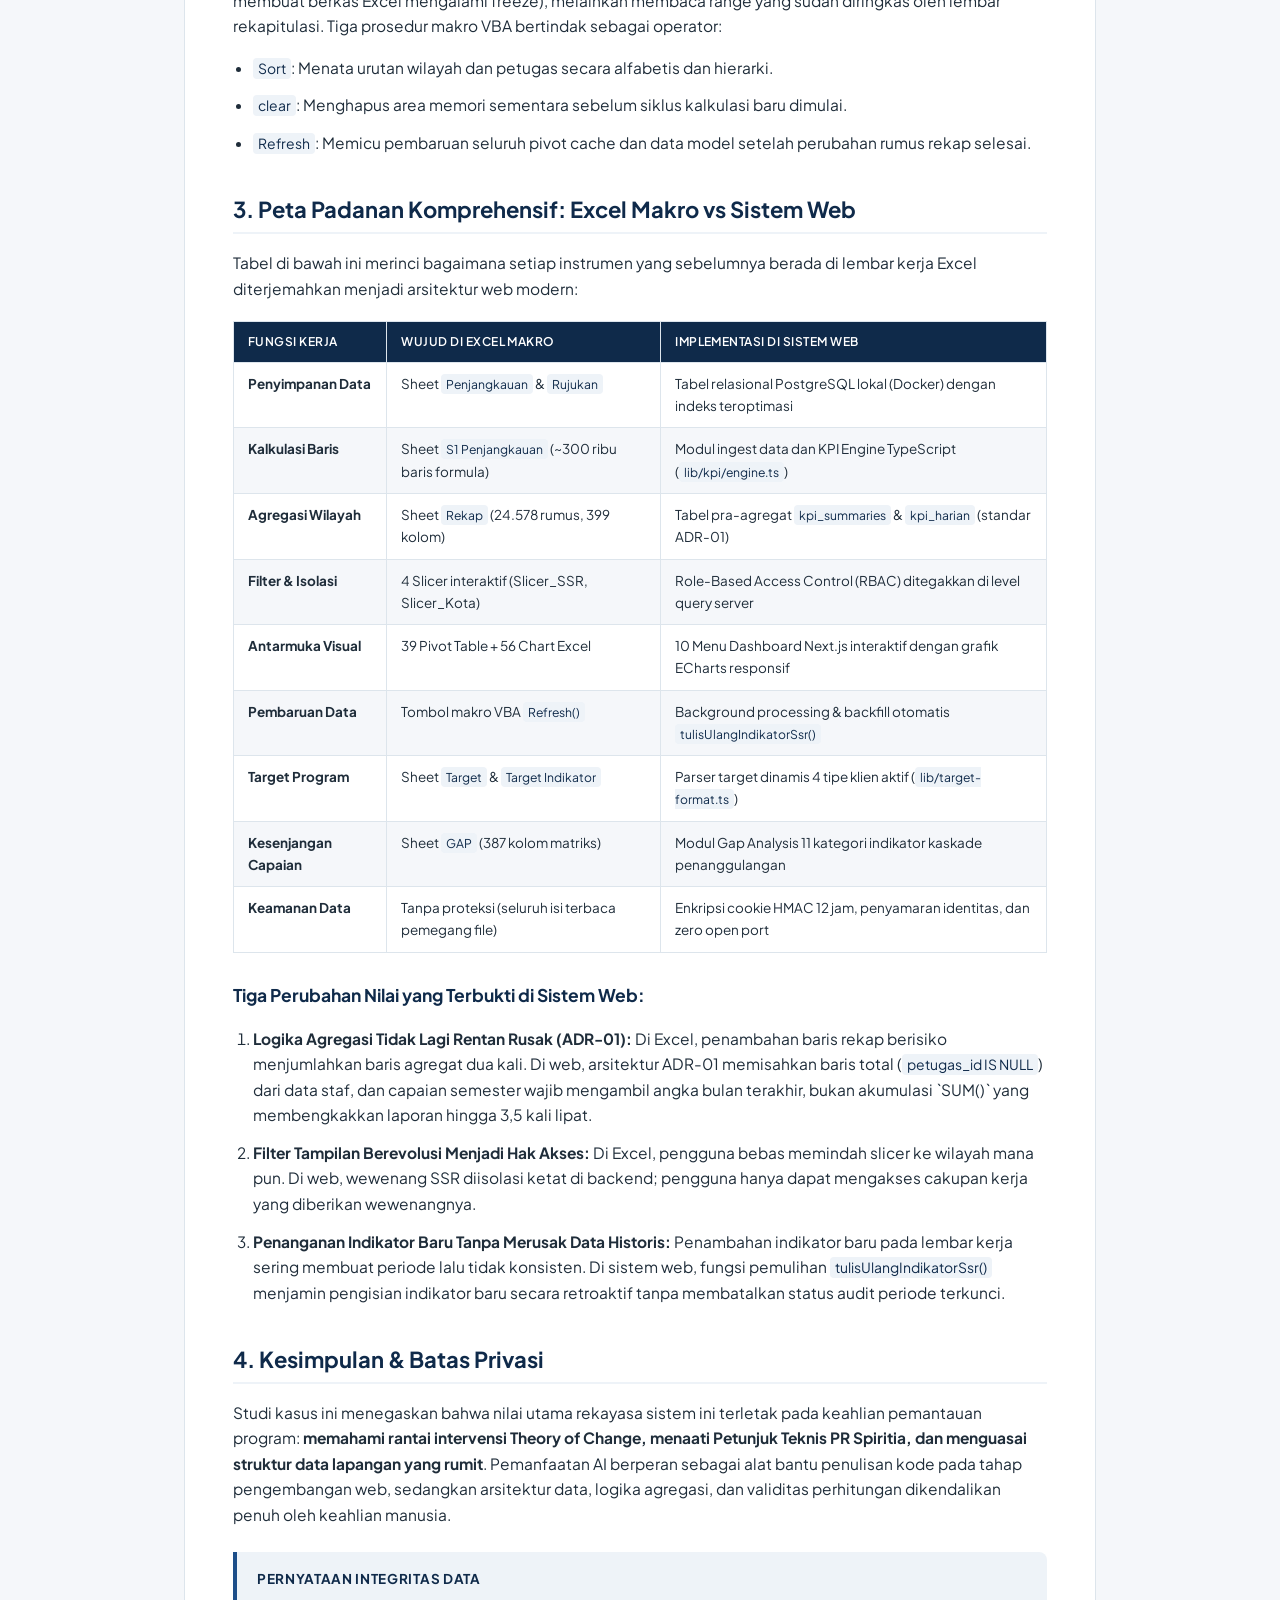
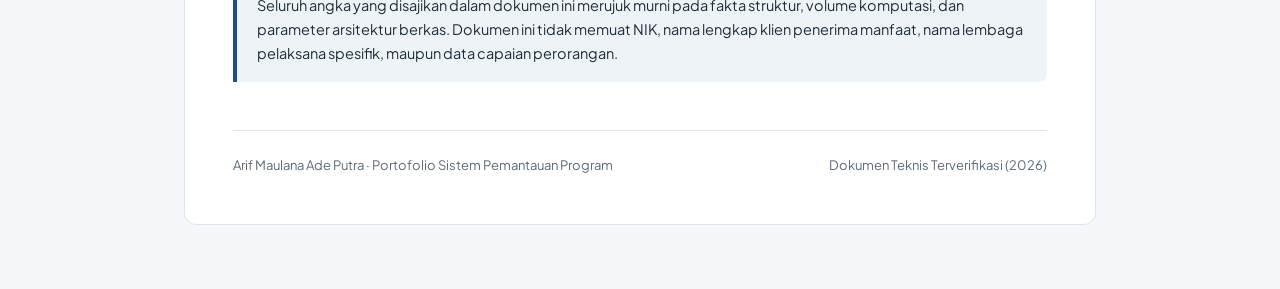
==== commit f4b9cf56: "docs: Perbaiki copywriting ke bahasa Indonesia aktif dan baku menurut KBBI" ====
--- a/dokumen/01-studi-kasus-excel-makro.html
+++ b/dokumen/01-studi-kasus-excel-makro.html
@@ -488,9 +488,9 @@
 
       <section>
         <h2>1. Mengapa Berkas Ini Penting untuk Cerita Portofolio</h2>
-        <p>Sistem monitoring web yang dibangun bukan proyek contoh atau aplikasi yang lahir dari asumsi teoretis. Berkas Excel makro ini adalah bukti empiris bahwa sistem web merupakan <strong>translasi langsung dari mesin perhitungan operasional yang telah dirancang dan dijalankan di lapangan</strong> pada tingkat Implementing Partner (SR).</p>
+        <p>Sistem pemantauan web yang saya bangun bukan proyek contoh atau aplikasi yang lahir dari asumsi teoretis. Berkas Excel makro ini membuktikan bahwa aplikasi web tersebut merupakan <strong>translasi langsung dari mesin perhitungan operasional yang dirancang dan dijalankan di lapangan</strong> pada tingkat Implementing Partner (SR).</p>
         
-        <p>Lembar kerja analitik ini dirancang langsung dari pengalaman bertahun-tahun mengelola data lapangan. Ketika skala pemantauan berkembang untuk mengawal implementasi <em>Theory of Change</em> program, seluruh aturan bisnis, struktur kaskade indikator, dan skenario validasi dirumuskan dari keahlian domain Monev. AI dimanfaatkan secara terarah sebagai akselerator teknis untuk mempercepat penulisan sintaksis kode Next.js, pengetikan TypeScript, dan penyusunan 1.003 uji otomatis. Penguasaan tata kelola data lapangan dan integritas kalkulasi sepenuhnya berada di bawah kendali pengembang.</p>
+        <p>Saya merancang buku kerja ini dari pengalaman bertahun-tahun mengelola alur data lapangan. Ketika kebutuhan pemantauan berkembang untuk mengawal implementasi <em>Theory of Change</em> program, saya menyusun aturan bisnis, struktur kaskade indikator, dan skenario validasi berdasarkan Petunjuk Teknis PR Spiritia. Saya memanfaatkan AI hanya sebagai alat bantu saat menulis kode Next.js, menyusun tipe data TypeScript, dan menyiapkan 1.003 pengujian otomatis, sedangkan penguasaan alur data dan integritas perhitungan tetap berada di bawah kendali saya.</p>
 
         <div class="flow-steps">
           <div class="flow-item">Data Mentah Lapangan</div>
@@ -697,7 +697,7 @@
 
       <section>
         <h2>4. Kesimpulan & Batas Privasi</h2>
-        <p>Studi kasus ini menegaskan bahwa nilai utama rekayasa sistem ini berakar dari penguasaan domain Monev: <strong>pemahaman rantai intervensi Theory of Change, kepatuhan terhadap Petunjuk Teknis PR Spiritia, dan kemampuan membedah struktur data lapangan yang kompleks</strong>. Pemanfaatan AI berperan sebagai akselerator penulisan kode pada tahap pengembangan web, sedangkan arsitektur data, logika agregasi, dan validitas perhitungan tetap dikendalikan penuh oleh keahlian profesional manusia.</p>
+        <p>Studi kasus ini menegaskan bahwa nilai utama rekayasa sistem ini terletak pada keahlian pemantauan program: <strong>memahami rantai intervensi Theory of Change, menaati Petunjuk Teknis PR Spiritia, dan menguasai struktur data lapangan yang rumit</strong>. Pemanfaatan AI berperan sebagai alat bantu penulisan kode pada tahap pengembangan web, sedangkan arsitektur data, logika agregasi, dan validitas perhitungan dikendalikan penuh oleh keahlian manusia.</p>
         
         <div class="callout">
           <div class="callout-title">Pernyataan Integritas Data</div>
